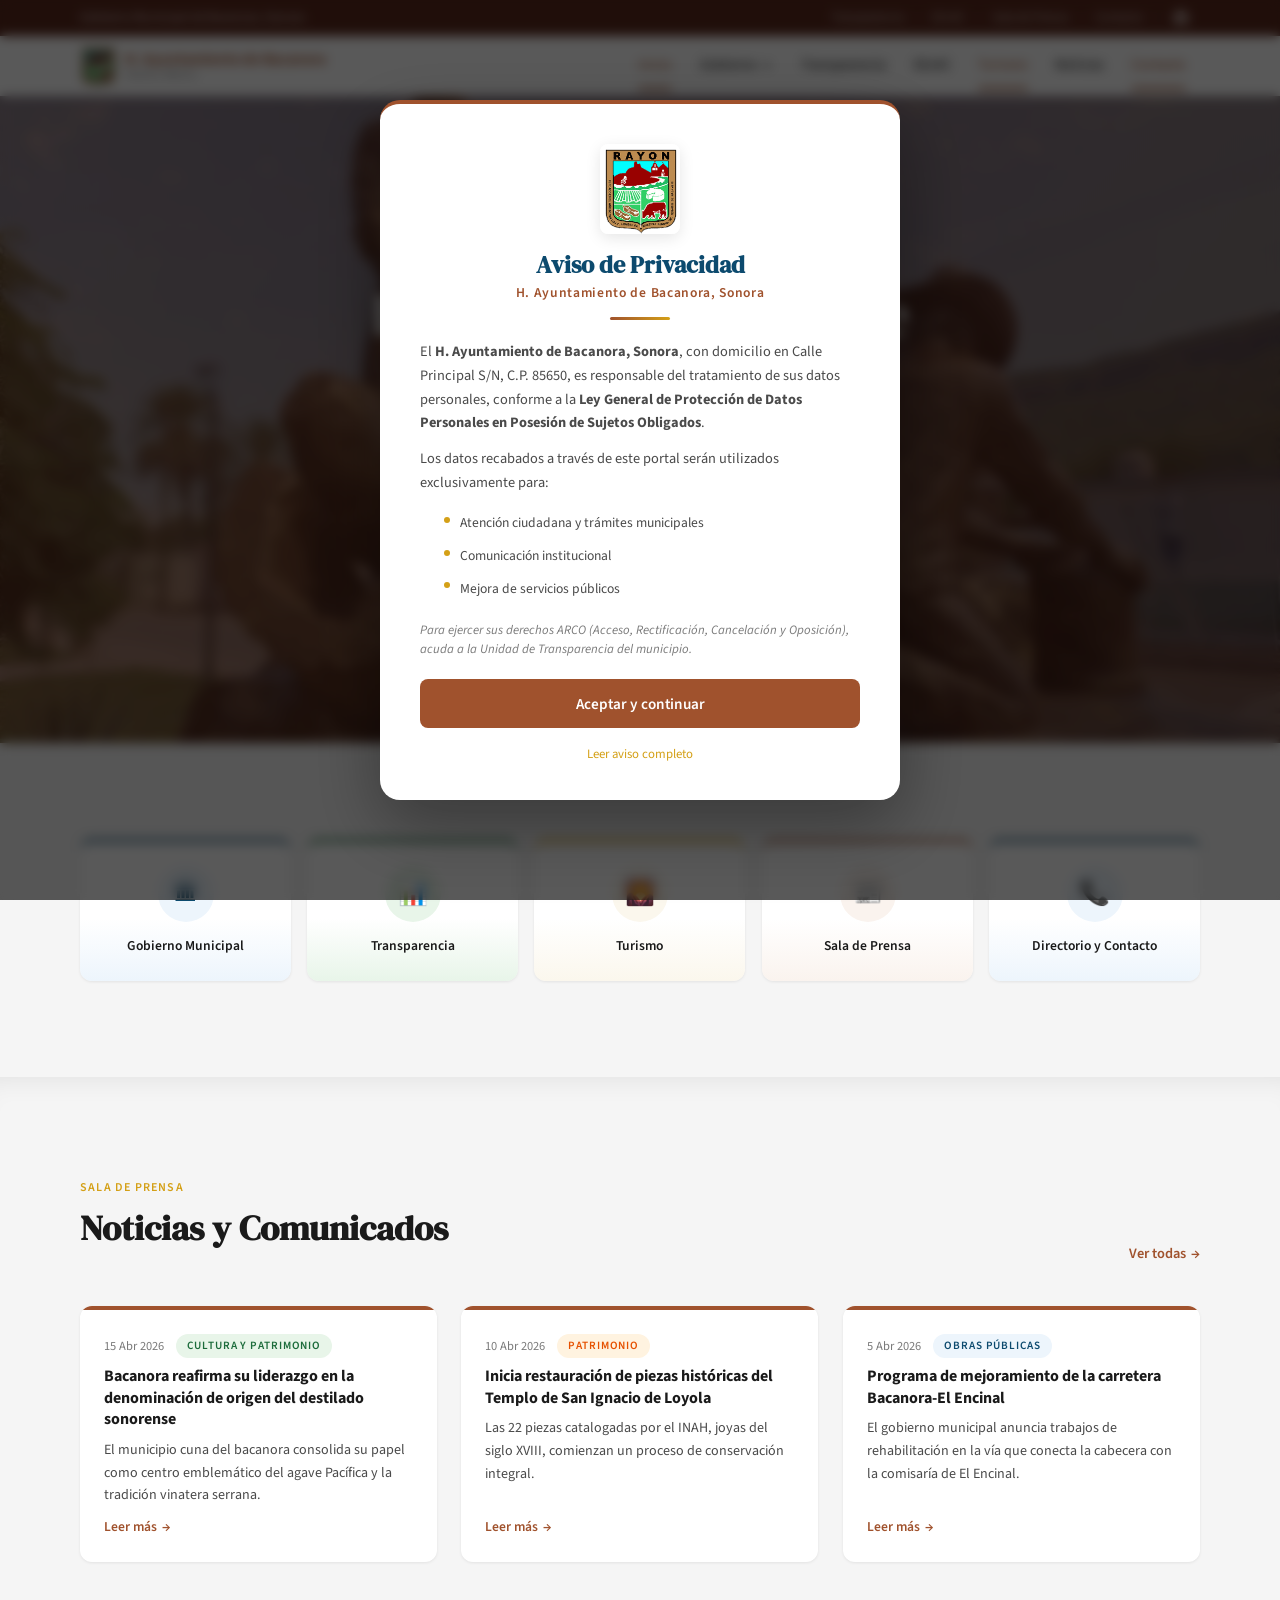
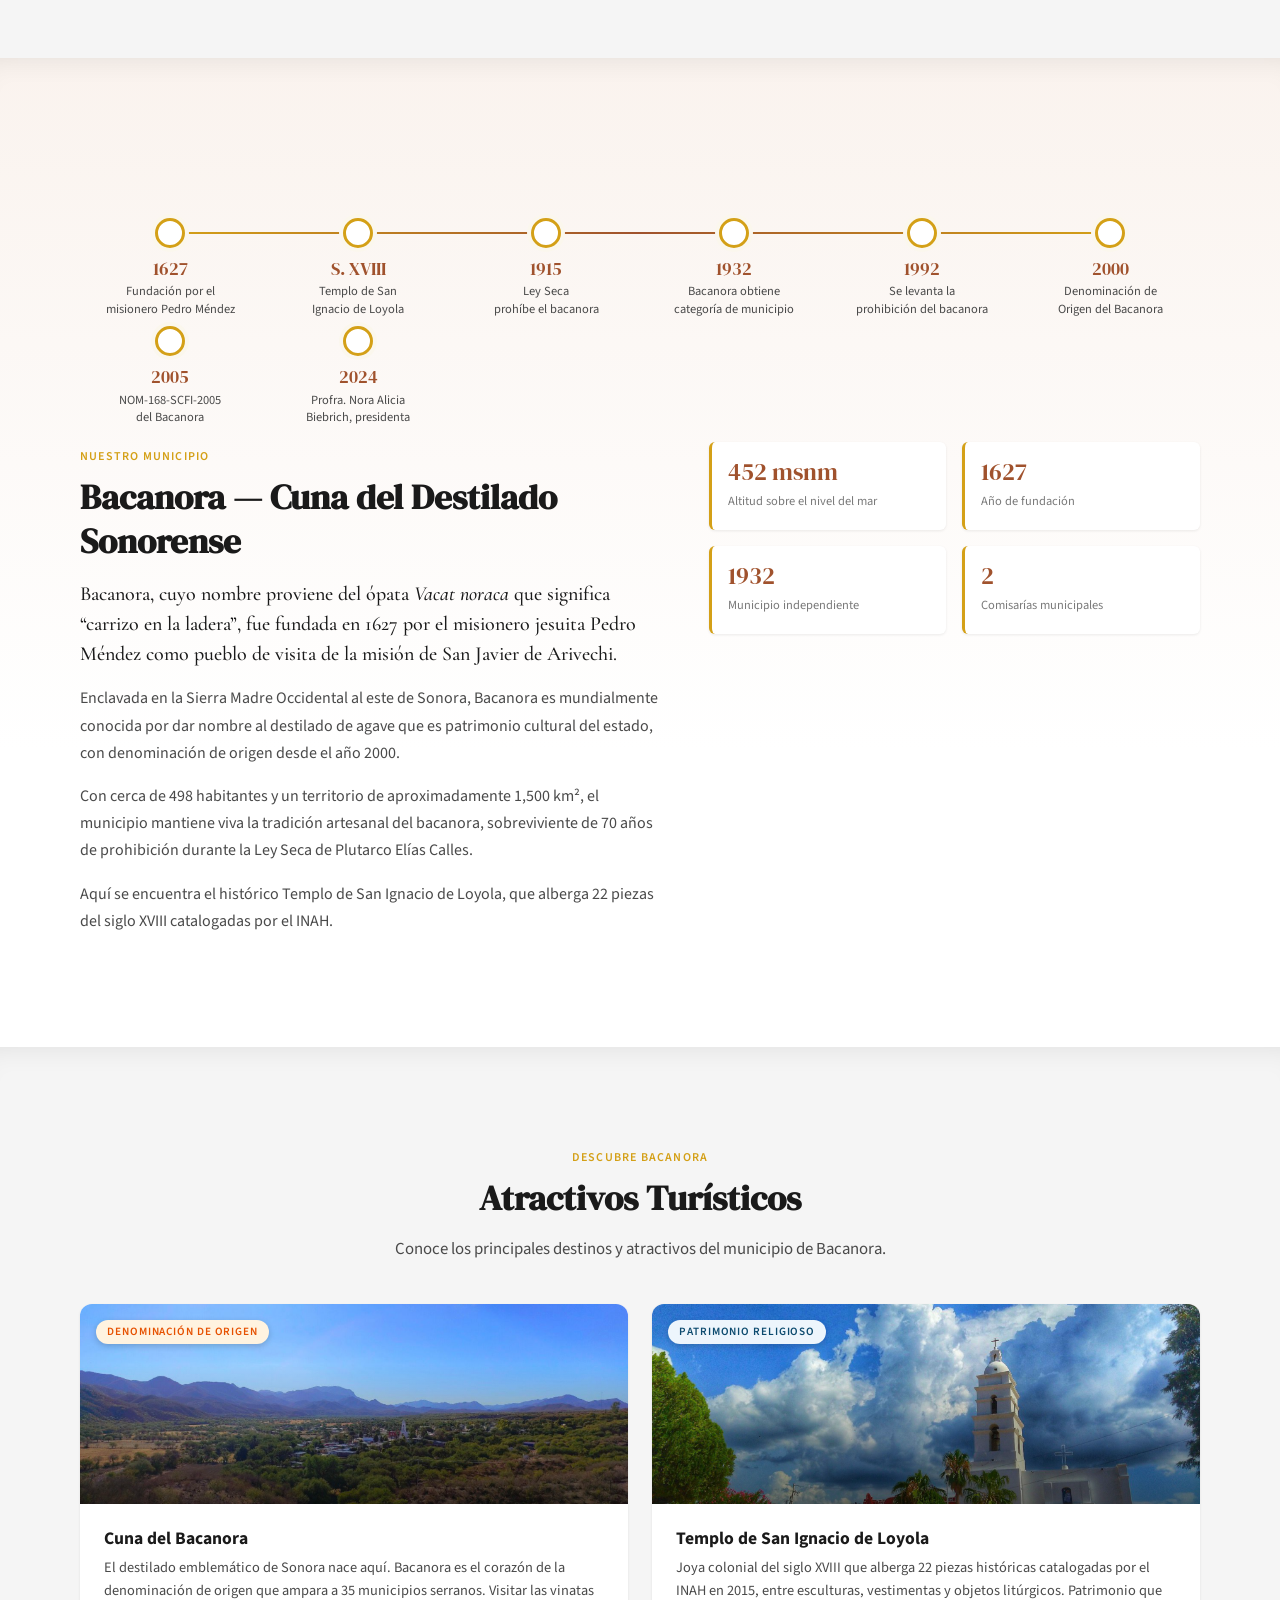
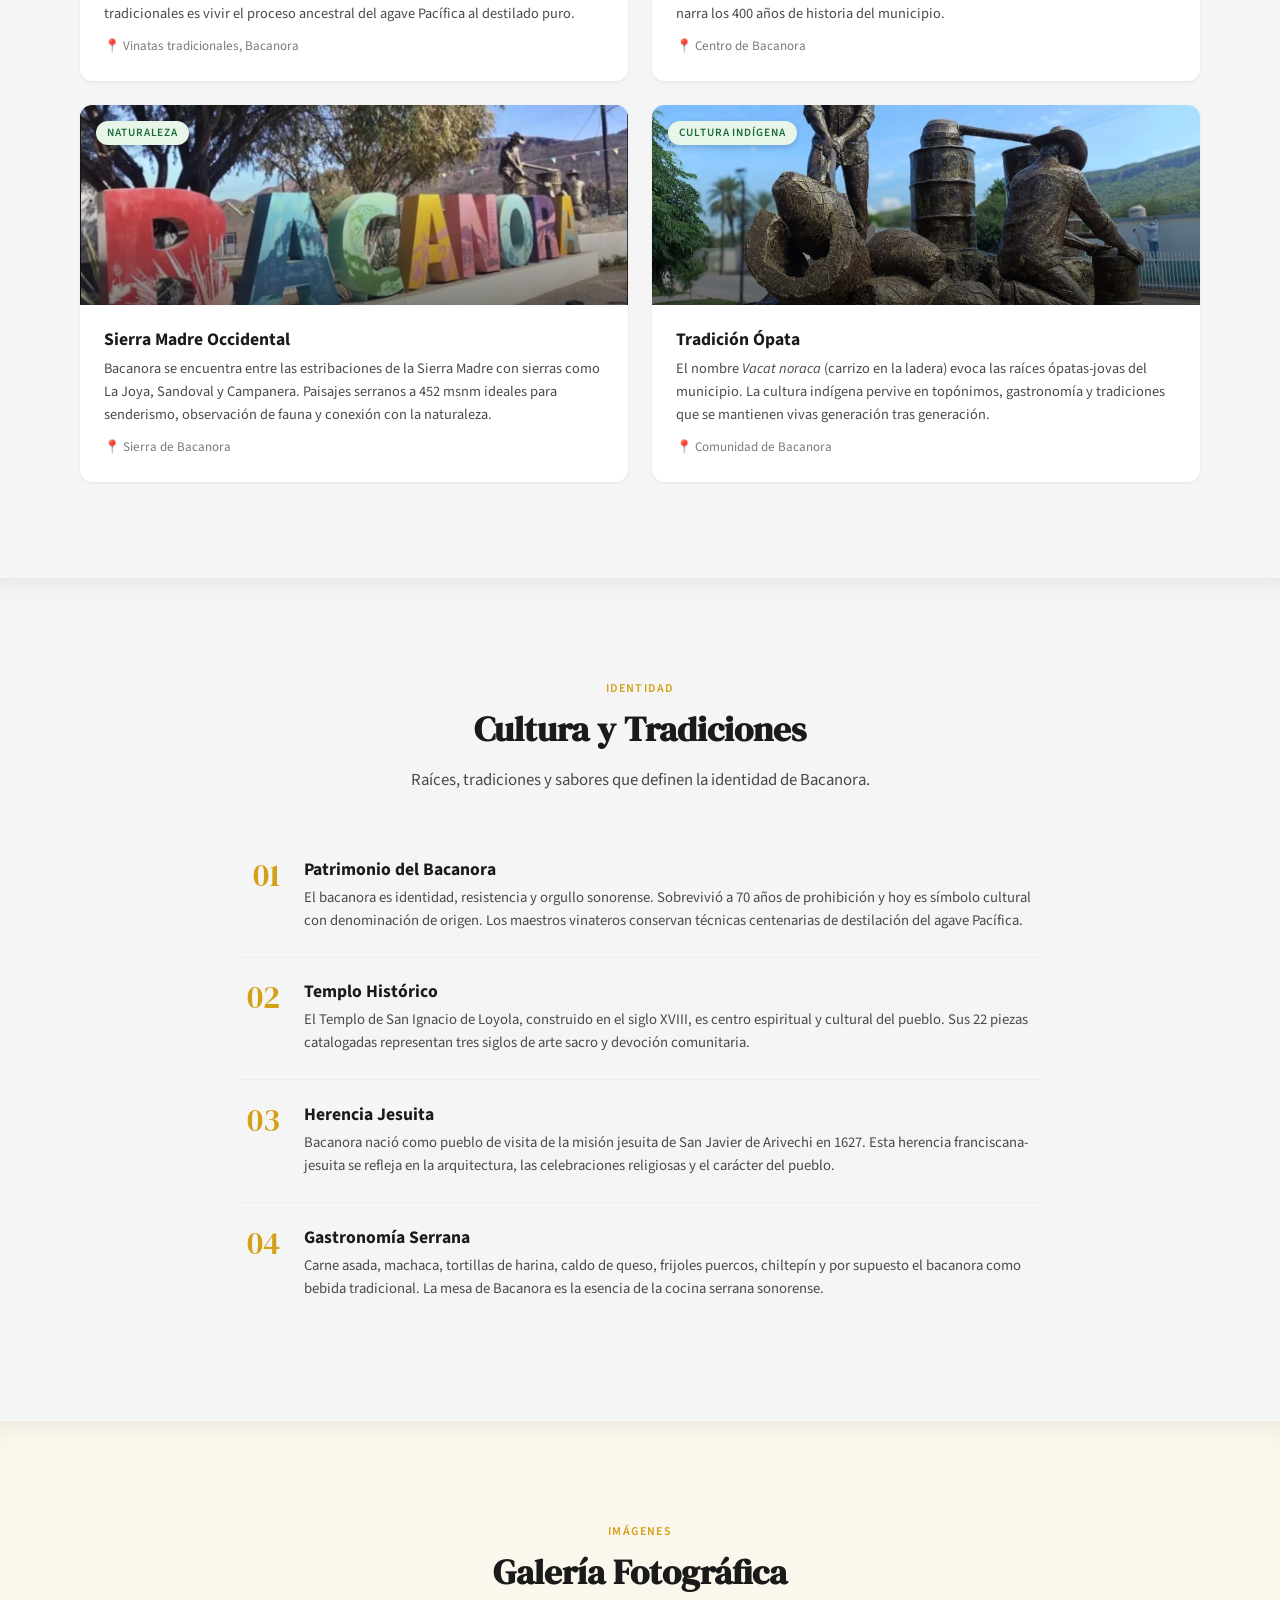
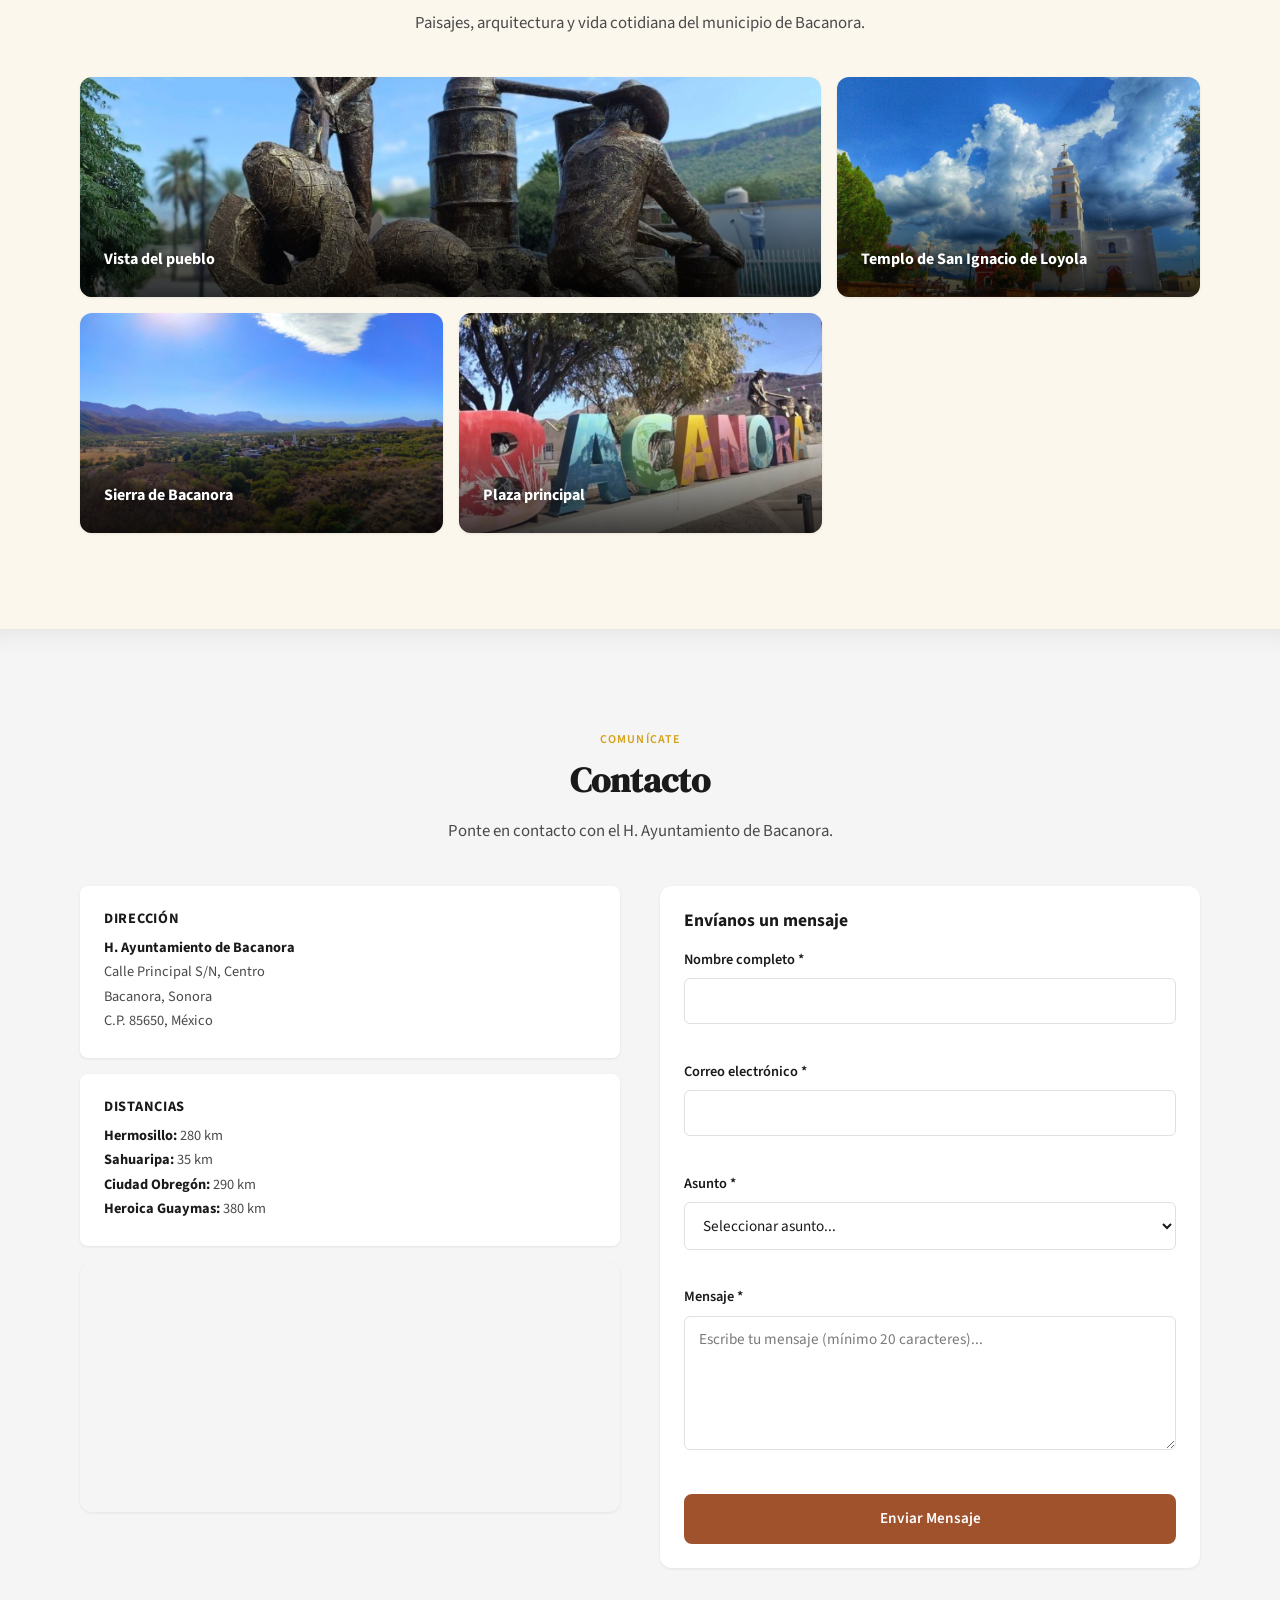
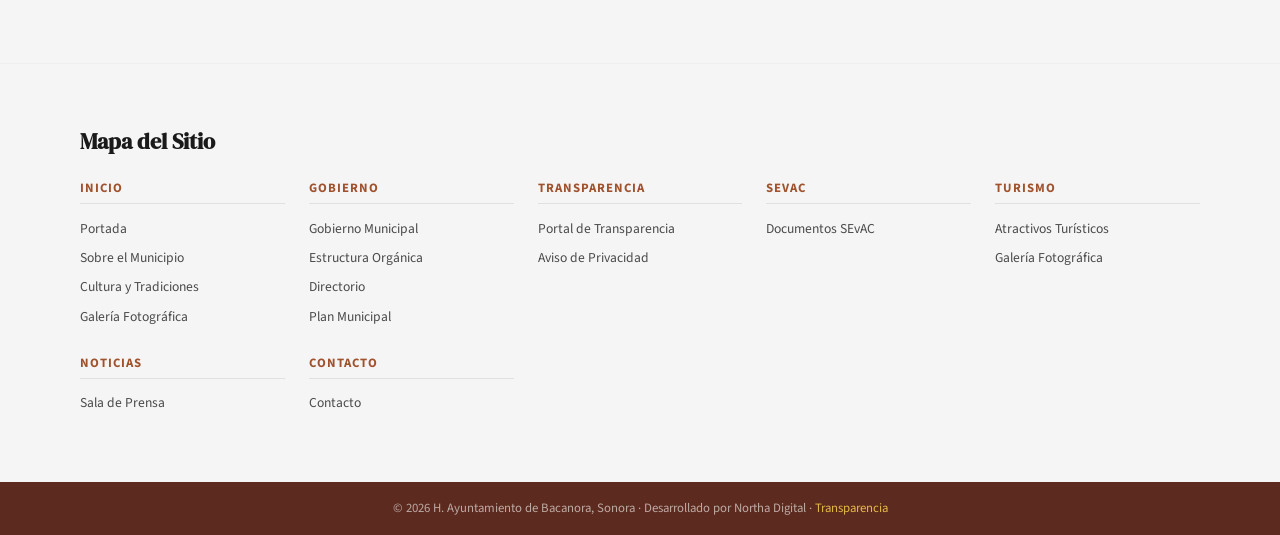
==== index.html @ 6764751a "portal completo Bacanora - demo para presentación" ====
<!DOCTYPE html>
<html lang="es">
<head>
  <meta charset="UTF-8">
  <meta name="viewport" content="width=device-width, initial-scale=1.0">
  <meta name="theme-color" content="#A0522D">
  <meta name="apple-mobile-web-app-status-bar-style" content="#A0522D">
  <meta name="msapplication-navbutton-color" content="#A0522D">
  <meta name="color-scheme" content="only light">
  <meta name="supported-color-schemes" content="light only">
  <style>
    :root { color-scheme: only light !important; }
    html, body { background-color: #F5F5F5 !important; }
  </style>
  <title>H. Ayuntamiento de Bacanora | Portal Oficial del Gobierno Municipal</title>
  <meta name="description" content="Portal oficial del H. Ayuntamiento de Bacanora, Sonora. Cuna del destilado bacanora con denominación de origen, servicios digitales, transparencia, turismo y noticias.">
  <meta name="keywords" content="Bacanora, Sonora, gobierno municipal, ayuntamiento, denominación de origen, agave, sierra madre, ópata">
  <meta property="og:title" content="H. Ayuntamiento de Bacanora | Portal Oficial del Gobierno Municipal">
  <meta property="og:description" content="Portal oficial del H. Ayuntamiento de Bacanora, Sonora. Cuna del destilado sonorense con denominación de origen.">
  <meta property="og:type" content="website">
  <meta property="og:locale" content="es_MX">
  <link rel="icon" href="data:image/svg+xml,<svg xmlns='http://www.w3.org/2000/svg' viewBox='0 0 100 100'><text y='.9em' font-size='90'>🏛️</text></svg>">
  <link rel="preconnect" href="https://fonts.googleapis.com">
  <link rel="preconnect" href="https://fonts.gstatic.com" crossorigin>
  <link href="https://fonts.googleapis.com/css2?family=DM+Serif+Display:ital@0;1&family=Source+Sans+3:wght@300;400;500;600;700&family=Cormorant+Garamond:ital,wght@0,500;0,600;0,700;1,600&display=swap" rel="stylesheet">
  <link rel="stylesheet" href="css/globals.css">
  <link rel="stylesheet" href="css/nav-footer.css">
  <link rel="stylesheet" href="css/home.css">
  <script src="js/main.js" defer></script>
</head>
<body>

  <!-- Skip link -->
  <a href="#main-content" class="skip-link">Ir al contenido principal</a>

  <!-- === TOPBAR === -->
  <div class="topbar">
    <div class="container">
      <span class="topbar__left">Gobierno Municipal de Bacanora, Sonora</span>
      <nav class="topbar__right" aria-label="Enlaces rápidos">
        <a href="transparencia.html" class="topbar__link">Transparencia</a>
        <span class="topbar__sep">|</span>
        <a href="sevac.html" class="topbar__link">SEvAC</a>
        <span class="topbar__sep">|</span>
        <a href="noticias.html" class="topbar__link">Sala de Prensa</a>
        <span class="topbar__sep">|</span>
        <a href="#contacto" class="topbar__link">Contacto</a>
        <span class="topbar__sep">|</span>
        <a href="https://www.facebook.com/" target="_blank" class="topbar__link topbar__facebook" aria-label="Facebook">
          <svg width="16" height="16" viewBox="0 0 24 24" fill="currentColor"><path d="M24 12.073c0-6.627-5.373-12-12-12s-12 5.373-12 12c0 5.99 4.388 10.954 10.125 11.854v-8.385H7.078v-3.47h3.047V9.43c0-3.007 1.792-4.669 4.533-4.669 1.312 0 2.686.235 2.686.235v2.953H15.83c-1.491 0-1.956.925-1.956 1.874v2.25h3.328l-.532 3.47h-2.796v8.385C19.612 23.027 24 18.062 24 12.073z"/></svg>
        </a>
      </nav>
    </div>
  </div>

  <!-- === NAVBAR === -->
  <nav class="navbar" role="navigation" aria-label="Navegación principal">
    <div class="container">
      <a href="index.html" class="navbar__brand">
        <img src="assets/images/escudo-bacanora.png" alt="Escudo de Bacanora" class="nav__escudo">
        <span class="navbar__brand-text">H. Ayuntamiento de Bacanora<small>Sonora, México</small></span>
      </a>

      <ul class="navbar__menu">
        <li><a href="index.html" class="navbar__link">Inicio</a></li>
        <li class="navbar__dropdown">
          <a href="gobierno.html" class="navbar__link navbar__dropdown-toggle">
            Gobierno
            <svg viewBox="0 0 12 12" aria-hidden="true"><path d="M2 4l4 4 4-4"/></svg>
          </a>
          <div class="navbar__dropdown-menu">
            <a href="gobierno.html#estructura" class="navbar__dropdown-item">Estructura Orgánica</a>
            <a href="gobierno.html#directorio" class="navbar__dropdown-item">Directorio</a>
            <a href="gobierno.html#plan" class="navbar__dropdown-item">Plan Municipal</a>
          </div>
        </li>
        <li><a href="transparencia.html" class="navbar__link">Transparencia</a></li>
        <li><a href="sevac.html" class="navbar__link">SEvAC</a></li>
        <li><a href="#turismo" class="navbar__link">Turismo</a></li>
        <li><a href="noticias.html" class="navbar__link">Noticias</a></li>
        <li><a href="#contacto" class="navbar__link">Contacto</a></li>
      </ul>

      <button class="navbar__hamburger" aria-label="Abrir menú de navegación" aria-expanded="false" aria-controls="mobile-menu">
        <span class="navbar__hamburger-line"></span>
        <span class="navbar__hamburger-line"></span>
        <span class="navbar__hamburger-line"></span>
      </button>
    </div>
  </nav>
  <div class="navbar-spacer"></div>

  <!-- === MENÚ MÓVIL === -->
  <div class="mobile-menu" id="mobile-menu">
    <div class="mobile-menu__overlay"></div>
    <div class="mobile-menu__panel">
      <div class="mobile-menu__header">
        <span class="mobile-menu__brand">Menú</span>
        <button class="mobile-menu__close" aria-label="Cerrar menú">&times;</button>
      </div>
      <nav class="mobile-menu__nav" aria-label="Navegación móvil">
        <a href="index.html" class="mobile-menu__link">Inicio</a>
        <button class="mobile-menu__link mobile-menu__submenu-toggle" aria-expanded="false">
          Gobierno
          <svg viewBox="0 0 12 12" aria-hidden="true"><path d="M2 4l4 4 4-4" fill="none" stroke="currentColor" stroke-width="2"/></svg>
        </button>
        <div class="mobile-menu__submenu">
          <a href="gobierno.html#estructura" class="mobile-menu__submenu-link">Estructura Orgánica</a>
          <a href="gobierno.html#directorio" class="mobile-menu__submenu-link">Directorio</a>
          <a href="gobierno.html#plan" class="mobile-menu__submenu-link">Plan Municipal</a>
        </div>
        <a href="transparencia.html" class="mobile-menu__link">Transparencia</a>
        <a href="sevac.html" class="mobile-menu__link">SEvAC</a>
        <a href="#turismo" class="mobile-menu__link">Turismo</a>
        <a href="noticias.html" class="mobile-menu__link">Noticias</a>
        <a href="#contacto" class="mobile-menu__link">Contacto</a>
      </nav>
    </div>
  </div>

  <!-- === CONTENIDO PRINCIPAL === -->
  <main id="main-content">

    <!-- === SECCIÓN B: HERO INSTITUCIONAL === -->
    <section class="hero">
      <div class="hero__content">
        <img src="assets/images/escudo-bacanora.png" alt="Escudo de Bacanora" class="hero__escudo">
        <h1 class="hero__title">H. Ayuntamiento de Bacanora</h1>
        <p class="hero__subtitle">Administración 2024–2027 · Sonora, México</p>
        <div class="hero__cta">
          <a href="https://bacanora.transparenciasonora.org" target="_blank" rel="noopener noreferrer" class="btn btn--outline-white btn--lg">Portal de Transparencia</a>
        </div>
        <div class="hero__stats">
          <div class="hero__stat">
            <span class="hero__stat-number">1627</span>
            <span class="hero__stat-label">Año de fundación</span>
          </div>
          <div class="hero__stat">
            <span class="hero__stat-number">1,500 km&sup2;</span>
            <span class="hero__stat-label">Superficie territorial</span>
          </div>
          <div class="hero__stat">
            <span class="hero__stat-number">498</span>
            <span class="hero__stat-label">Habitantes</span>
          </div>
        </div>
      </div>
    </section>

    <!-- === SECCIÓN C: ACCESOS DIRECTOS A SERVICIOS === -->
    <section class="section section--gob-bg">
      <div class="container">
        <div class="servicios-grid">
          <a href="gobierno.html" class="servicio-card servicio-card--blue" data-reveal>
            <div class="servicio-card__icon" aria-hidden="true">&#x1F3DB;</div>
            <span class="servicio-card__title">Gobierno Municipal</span>
          </a>
          <a href="transparencia.html" class="servicio-card servicio-card--green" data-reveal>
            <div class="servicio-card__icon" aria-hidden="true">&#x1F4CA;</div>
            <span class="servicio-card__title">Transparencia</span>
          </a>
          <a href="#turismo" class="servicio-card servicio-card--gold" data-reveal>
            <div class="servicio-card__icon" aria-hidden="true">&#x1F304;</div>
            <span class="servicio-card__title">Turismo</span>
          </a>
          <a href="noticias.html" class="servicio-card servicio-card--primary" data-reveal>
            <div class="servicio-card__icon" aria-hidden="true">&#x1F4F0;</div>
            <span class="servicio-card__title">Sala de Prensa</span>
          </a>
          <a href="#contacto" class="servicio-card servicio-card--blue" data-reveal>
            <div class="servicio-card__icon" aria-hidden="true">&#x1F4DE;</div>
            <span class="servicio-card__title">Directorio y Contacto</span>
          </a>
        </div>
      </div>
    </section>

    <!-- === SECCIÓN D: NOTICIAS Y COMUNICADOS === -->
    <section class="section">
      <div class="container">
        <div class="noticias-home__header">
          <div>
            <span class="section__tag">Sala de Prensa</span>
            <h2 class="section__title">Noticias y Comunicados</h2>
          </div>
          <a href="noticias.html" class="noticias-home__link">Ver todas <span aria-hidden="true">&rarr;</span></a>
        </div>

        <div class="noticias-home__grid">
          <!-- Noticia 1 -->
          <article class="noticia-home-card" data-reveal>
            <div class="noticia-home-card__bar"></div>
            <div class="noticia-home-card__body">
              <div class="noticia-home-card__meta">
                <span class="noticia-home-card__date">15 Abr 2026</span>
                <span class="badge badge--online">Cultura y Patrimonio</span>
              </div>
              <h3 class="noticia-home-card__title">Bacanora reafirma su liderazgo en la denominación de origen del destilado sonorense</h3>
              <p class="noticia-home-card__excerpt">
                El municipio cuna del bacanora consolida su papel como centro emblemático del agave Pacífica y la tradición vinatera serrana.
              </p>
              <a href="noticias.html" class="noticia-home-card__link">Leer más <span aria-hidden="true">&rarr;</span></a>
            </div>
          </article>

          <!-- Noticia 2 -->
          <article class="noticia-home-card" data-reveal>
            <div class="noticia-home-card__bar"></div>
            <div class="noticia-home-card__body">
              <div class="noticia-home-card__meta">
                <span class="noticia-home-card__date">10 Abr 2026</span>
                <span class="badge badge--hybrid">Patrimonio</span>
              </div>
              <h3 class="noticia-home-card__title">Inicia restauración de piezas históricas del Templo de San Ignacio de Loyola</h3>
              <p class="noticia-home-card__excerpt">
                Las 22 piezas catalogadas por el INAH, joyas del siglo XVIII, comienzan un proceso de conservación integral.
              </p>
              <a href="noticias.html" class="noticia-home-card__link">Leer más <span aria-hidden="true">&rarr;</span></a>
            </div>
          </article>

          <!-- Noticia 3 -->
          <article class="noticia-home-card" data-reveal>
            <div class="noticia-home-card__bar"></div>
            <div class="noticia-home-card__body">
              <div class="noticia-home-card__meta">
                <span class="noticia-home-card__date">5 Abr 2026</span>
                <span class="badge badge--presencial">Obras Públicas</span>
              </div>
              <h3 class="noticia-home-card__title">Programa de mejoramiento de la carretera Bacanora-El Encinal</h3>
              <p class="noticia-home-card__excerpt">
                El gobierno municipal anuncia trabajos de rehabilitación en la vía que conecta la cabecera con la comisaría de El Encinal.
              </p>
              <a href="noticias.html" class="noticia-home-card__link">Leer más <span aria-hidden="true">&rarr;</span></a>
            </div>
          </article>
        </div>
      </div>
    </section>

    <!-- === SECCIÓN E: SOBRE EL MUNICIPIO === -->
    <section class="section section--municipio-bg" id="municipio">
      <div class="container">

        <!-- Timeline de hitos históricos -->
        <div class="timeline" data-reveal>
          <div class="timeline__track">
            <div class="timeline__item">
              <span class="timeline__dot" aria-hidden="true"></span>
              <span class="timeline__year">1627</span>
              <span class="timeline__event">Fundación por el<br>misionero Pedro Méndez</span>
            </div>
            <div class="timeline__item">
              <span class="timeline__dot" aria-hidden="true"></span>
              <span class="timeline__year">S. XVIII</span>
              <span class="timeline__event">Templo de San<br>Ignacio de Loyola</span>
            </div>
            <div class="timeline__item">
              <span class="timeline__dot" aria-hidden="true"></span>
              <span class="timeline__year">1915</span>
              <span class="timeline__event">Ley Seca<br>prohíbe el bacanora</span>
            </div>
            <div class="timeline__item">
              <span class="timeline__dot" aria-hidden="true"></span>
              <span class="timeline__year">1932</span>
              <span class="timeline__event">Bacanora obtiene<br>categoría de municipio</span>
            </div>
            <div class="timeline__item">
              <span class="timeline__dot" aria-hidden="true"></span>
              <span class="timeline__year">1992</span>
              <span class="timeline__event">Se levanta la<br>prohibición del bacanora</span>
            </div>
            <div class="timeline__item">
              <span class="timeline__dot" aria-hidden="true"></span>
              <span class="timeline__year">2000</span>
              <span class="timeline__event">Denominación de<br>Origen del Bacanora</span>
            </div>
            <div class="timeline__item">
              <span class="timeline__dot" aria-hidden="true"></span>
              <span class="timeline__year">2005</span>
              <span class="timeline__event">NOM-168-SCFI-2005<br>del Bacanora</span>
            </div>
            <div class="timeline__item">
              <span class="timeline__dot" aria-hidden="true"></span>
              <span class="timeline__year">2024</span>
              <span class="timeline__event">Profra. Nora Alicia<br>Biebrich, presidenta</span>
            </div>
          </div>
        </div>

        <div class="municipio__grid">
          <!-- Izquierda: contenido editorial -->
          <div data-reveal="left">
            <span class="section__tag">Nuestro Municipio</span>
            <h2 class="section__title">Bacanora &mdash; Cuna del Destilado Sonorense</h2>
            <p class="municipio__lead">
              Bacanora, cuyo nombre proviene del ópata <em>Vacat noraca</em> que significa &ldquo;carrizo en la ladera&rdquo;,
              fue fundada en 1627 por el misionero jesuita Pedro Méndez como pueblo de visita de la misión de San Javier de Arivechi.
            </p>
            <div class="municipio__text">
              <p>
                Enclavada en la Sierra Madre Occidental al este de Sonora, Bacanora es mundialmente conocida por dar nombre
                al destilado de agave que es patrimonio cultural del estado, con denominación de origen desde el año 2000.
              </p>
              <p>
                Con cerca de 498 habitantes y un territorio de aproximadamente 1,500 km&sup2;, el municipio mantiene viva la
                tradición artesanal del bacanora, sobreviviente de 70 años de prohibición durante la Ley Seca de
                Plutarco Elías Calles.
              </p>
              <p>
                Aquí se encuentra el histórico Templo de San Ignacio de Loyola, que alberga 22 piezas del siglo XVIII
                catalogadas por el INAH.
              </p>
            </div>
          </div>

          <!-- Derecha: datos -->
          <div class="municipio__datos" data-reveal="right">
            <div class="municipio__dato">
              <span class="municipio__dato-number">452 msnm</span>
              <span class="municipio__dato-label">Altitud sobre el nivel del mar</span>
            </div>
            <div class="municipio__dato">
              <span class="municipio__dato-number">1627</span>
              <span class="municipio__dato-label">Año de fundación</span>
            </div>
            <div class="municipio__dato">
              <span class="municipio__dato-number">1932</span>
              <span class="municipio__dato-label">Municipio independiente</span>
            </div>
            <div class="municipio__dato">
              <span class="municipio__dato-number">2</span>
              <span class="municipio__dato-label">Comisarías municipales</span>
            </div>
          </div>
        </div>
      </div>
    </section>

    <!-- === SECCIÓN F: TURISMO === -->
    <section class="section" id="turismo" style="background-color: var(--gob-bg);">
      <div class="container">
        <div class="section__header section__header--center" data-reveal="fade">
          <span class="section__tag">Descubre Bacanora</span>
          <h2 class="section__title">Atractivos Turísticos</h2>
          <p class="section__subtitle">Conoce los principales destinos y atractivos del municipio de Bacanora.</p>
        </div>

        <div class="turismo-grid">
          <!-- Cuna del Bacanora -->
          <article class="turismo-card" data-reveal>
            <div class="turismo-card__image turismo-card__image--1">
              <span class="turismo-card__badge badge badge--hybrid">Denominación de Origen</span>
            </div>
            <div class="turismo-card__body">
              <h3 class="turismo-card__title">Cuna del Bacanora</h3>
              <p class="turismo-card__desc">
                El destilado emblemático de Sonora nace aquí. Bacanora es el corazón de la denominación de origen que
                ampara a 35 municipios serranos. Visitar las vinatas tradicionales es vivir el proceso ancestral del
                agave Pacífica al destilado puro.
              </p>
              <span class="turismo-card__location">&#x1F4CD; Vinatas tradicionales, Bacanora</span>
            </div>
          </article>

          <!-- Templo de San Ignacio -->
          <article class="turismo-card" data-reveal>
            <div class="turismo-card__image turismo-card__image--2">
              <span class="turismo-card__badge badge badge--presencial">Patrimonio Religioso</span>
            </div>
            <div class="turismo-card__body">
              <h3 class="turismo-card__title">Templo de San Ignacio de Loyola</h3>
              <p class="turismo-card__desc">
                Joya colonial del siglo XVIII que alberga 22 piezas históricas catalogadas por el INAH en 2015,
                entre esculturas, vestimentas y objetos litúrgicos. Patrimonio que narra los 400 años de historia
                del municipio.
              </p>
              <span class="turismo-card__location">&#x1F4CD; Centro de Bacanora</span>
            </div>
          </article>

          <!-- Sierra Madre Occidental -->
          <article class="turismo-card" data-reveal>
            <div class="turismo-card__image turismo-card__image--3">
              <span class="turismo-card__badge badge badge--online">Naturaleza</span>
            </div>
            <div class="turismo-card__body">
              <h3 class="turismo-card__title">Sierra Madre Occidental</h3>
              <p class="turismo-card__desc">
                Bacanora se encuentra entre las estribaciones de la Sierra Madre con sierras como La Joya, Sandoval
                y Campanera. Paisajes serranos a 452 msnm ideales para senderismo, observación de fauna y conexión
                con la naturaleza.
              </p>
              <span class="turismo-card__location">&#x1F4CD; Sierra de Bacanora</span>
            </div>
          </article>

          <!-- Tradición Ópata -->
          <article class="turismo-card" data-reveal>
            <div class="turismo-card__image turismo-card__image--4">
              <span class="turismo-card__badge badge badge--online">Cultura Indígena</span>
            </div>
            <div class="turismo-card__body">
              <h3 class="turismo-card__title">Tradición Ópata</h3>
              <p class="turismo-card__desc">
                El nombre <em>Vacat noraca</em> (carrizo en la ladera) evoca las raíces ópatas-jovas del municipio.
                La cultura indígena pervive en topónimos, gastronomía y tradiciones que se mantienen vivas generación
                tras generación.
              </p>
              <span class="turismo-card__location">&#x1F4CD; Comunidad de Bacanora</span>
            </div>
          </article>
        </div>
      </div>
    </section>

    <!-- === SECCIÓN G: CULTURA === -->
    <section class="section" id="cultura">
      <div class="container">
        <div class="section__header section__header--center" data-reveal="fade">
          <span class="section__tag">Identidad</span>
          <h2 class="section__title">Cultura y Tradiciones</h2>
          <p class="section__subtitle">Raíces, tradiciones y sabores que definen la identidad de Bacanora.</p>
        </div>

        <div class="cultura-list">
          <div class="cultura-item" data-reveal>
            <span class="cultura-item__number" aria-hidden="true">01</span>
            <div class="cultura-item__content">
              <h3 class="cultura-item__title">Patrimonio del Bacanora</h3>
              <p class="cultura-item__text">
                El bacanora es identidad, resistencia y orgullo sonorense. Sobrevivió a 70 años de prohibición y hoy es
                símbolo cultural con denominación de origen. Los maestros vinateros conservan técnicas centenarias de
                destilación del agave Pacífica.
              </p>
            </div>
          </div>

          <div class="cultura-item" data-reveal>
            <span class="cultura-item__number" aria-hidden="true">02</span>
            <div class="cultura-item__content">
              <h3 class="cultura-item__title">Templo Histórico</h3>
              <p class="cultura-item__text">
                El Templo de San Ignacio de Loyola, construido en el siglo XVIII, es centro espiritual y cultural del
                pueblo. Sus 22 piezas catalogadas representan tres siglos de arte sacro y devoción comunitaria.
              </p>
            </div>
          </div>

          <div class="cultura-item" data-reveal>
            <span class="cultura-item__number" aria-hidden="true">03</span>
            <div class="cultura-item__content">
              <h3 class="cultura-item__title">Herencia Jesuita</h3>
              <p class="cultura-item__text">
                Bacanora nació como pueblo de visita de la misión jesuita de San Javier de Arivechi en 1627. Esta
                herencia franciscana-jesuita se refleja en la arquitectura, las celebraciones religiosas y el carácter
                del pueblo.
              </p>
            </div>
          </div>

          <div class="cultura-item" data-reveal>
            <span class="cultura-item__number" aria-hidden="true">04</span>
            <div class="cultura-item__content">
              <h3 class="cultura-item__title">Gastronomía Serrana</h3>
              <p class="cultura-item__text">
                Carne asada, machaca, tortillas de harina, caldo de queso, frijoles puercos, chiltepín y por supuesto
                el bacanora como bebida tradicional. La mesa de Bacanora es la esencia de la cocina serrana sonorense.
              </p>
            </div>
          </div>
        </div>
      </div>
    </section>

    <!-- === SECCIÓN H: GALERÍA === -->
    <section class="section section--gold-bg" id="galeria">
      <div class="container">
        <div class="section__header section__header--center" data-reveal="fade">
          <span class="section__tag">Imágenes</span>
          <h2 class="section__title">Galería Fotográfica</h2>
          <p class="section__subtitle">Paisajes, arquitectura y vida cotidiana del municipio de Bacanora.</p>
        </div>

        <div class="galeria-grid">
          <button type="button" class="galeria-item galeria-item--wide galeria-item--1" data-reveal data-lightbox-src="assets/images/hero-bacanora.jpg" data-lightbox-caption="Vista del pueblo">
            <span class="galeria-item__title">Vista del pueblo</span>
          </button>
          <button type="button" class="galeria-item galeria-item--2" data-reveal data-lightbox-src="assets/images/cultura-bacanora.jpg" data-lightbox-caption="Templo de San Ignacio de Loyola">
            <span class="galeria-item__title">Templo de San Ignacio de Loyola</span>
          </button>
          <button type="button" class="galeria-item galeria-item--3" data-reveal data-lightbox-src="assets/images/turismo-bacanora.jpg" data-lightbox-caption="Sierra de Bacanora">
            <span class="galeria-item__title">Sierra de Bacanora</span>
          </button>
          <button type="button" class="galeria-item galeria-item--4" data-reveal data-lightbox-src="assets/images/galeria-bacanora.jpg" data-lightbox-caption="Plaza principal">
            <span class="galeria-item__title">Plaza principal</span>
          </button>
        </div>
      </div>
    </section>

    <!-- === SECCIÓN I: CONTACTO === -->
    <section class="section section--gob-bg" id="contacto">
      <div class="container">
        <div class="section__header section__header--center" data-reveal="fade">
          <span class="section__tag">Comunícate</span>
          <h2 class="section__title">Contacto</h2>
          <p class="section__subtitle">Ponte en contacto con el H. Ayuntamiento de Bacanora.</p>
        </div>

        <div class="contacto-grid">
          <!-- Izquierda: información y mapa -->
          <div class="contacto-info" data-reveal="left">
            <div class="contacto-card">
              <h3 class="contacto-card__title">Dirección</h3>
              <p class="contacto-card__text">
                <strong>H. Ayuntamiento de Bacanora</strong><br>
                Calle Principal S/N, Centro<br>
                Bacanora, Sonora<br>
                C.P. 85650, México
              </p>
            </div>

            <div class="contacto-card">
              <h3 class="contacto-card__title">Distancias</h3>
              <p class="contacto-card__text">
                <strong>Hermosillo:</strong> 280 km<br>
                <strong>Sahuaripa:</strong> 35 km<br>
                <strong>Ciudad Obregón:</strong> 290 km<br>
                <strong>Heroica Guaymas:</strong> 380 km
              </p>
            </div>

            <div class="contacto-map">
              <iframe
                src="https://www.google.com/maps/embed?pb=!1m18!1m12!1m3!1d14000!2d-109.3984!3d28.9789!2m3!1f0!2f0!3f0!3m2!1i1024!2i768!4f13.1!3m3!1m2!1s0x86ce3c7e6f5b3d4b%3A0x1!2sBacanora%2C+Sonora!5e0!3m2!1ses!2smx!4v1"
                width="100%"
                height="250"
                style="border:0;"
                allowfullscreen=""
                loading="lazy"
                referrerpolicy="no-referrer-when-downgrade"
                title="Ubicación de Bacanora, Sonora en Google Maps">
              </iframe>
            </div>
          </div>

          <!-- Derecha: formulario -->
          <div data-reveal="right">
            <div class="contacto-form">
              <h3 class="contacto-form__title">Envíanos un mensaje</h3>

              <form id="contact-form" action="https://api.web3forms.com/submit" method="POST" novalidate>
                <input type="hidden" name="access_key" value="9ee5082d-184c-433f-9faf-ff601b9a945b">
                <input type="hidden" name="subject" value="Nuevo mensaje del Portal de Bacanora">
                <input type="hidden" name="from_name" value="Portal de Bacanora">
                <div class="form-group">
                  <label for="contact-nombre" class="form-label">Nombre completo *</label>
                  <input type="text" id="contact-nombre" name="nombre" class="form-input" required autocomplete="name">
                  <span class="form-error" aria-live="polite"></span>
                </div>

                <div class="form-group">
                  <label for="contact-email" class="form-label">Correo electrónico *</label>
                  <input type="email" id="contact-email" name="email" class="form-input" required autocomplete="email">
                  <span class="form-error" aria-live="polite"></span>
                </div>

                <div class="form-group">
                  <label for="contact-asunto" class="form-label">Asunto *</label>
                  <select id="contact-asunto" name="asunto" class="form-select" required>
                    <option value="">Seleccionar asunto...</option>
                    <option value="informacion">Información general</option>
                    <option value="turismo">Turismo</option>
                    <option value="quejas">Quejas y sugerencias</option>
                    <option value="otro">Otro</option>
                  </select>
                  <span class="form-error" aria-live="polite"></span>
                </div>

                <div class="form-group">
                  <label for="contact-mensaje" class="form-label">Mensaje *</label>
                  <textarea id="contact-mensaje" name="mensaje" class="form-textarea" required rows="5" minlength="20"
                    placeholder="Escribe tu mensaje (mínimo 20 caracteres)..."></textarea>
                  <span class="form-error" aria-live="polite"></span>
                </div>

                <button type="submit" class="btn btn--primary" style="width: 100%;">Enviar Mensaje</button>
              </form>

              <div class="contact-feedback" id="contact-feedback" role="status" aria-live="polite" hidden></div>
            </div>

            <!-- Éxito (oculto por defecto) -->
            <div class="contact-success" id="contact-success" hidden>
              <div class="contact-success__icon" aria-hidden="true">&#x2705;</div>
              <h3 class="contact-success__title">¡Mensaje enviado!</h3>
              <p class="contact-success__text">
                Gracias por comunicarte con el H. Ayuntamiento de Bacanora.
                Tu mensaje ha sido recibido y será atendido a la brevedad.
              </p>
            </div>
          </div>
        </div>
      </div>
    </section>

  </main>

  <!-- === MAPA DEL SITIO === -->
  <section class="sitemap" id="mapa-sitio" aria-labelledby="sitemap-title">
    <div class="container">
      <h2 class="sitemap__title" id="sitemap-title">Mapa del Sitio</h2>
      <div class="sitemap__grid">
        <div class="sitemap__col">
          <h3 class="sitemap__col-title">Inicio</h3>
          <a href="index.html" class="sitemap__link">Portada</a>
          <a href="index.html#municipio" class="sitemap__link">Sobre el Municipio</a>
          <a href="index.html#cultura" class="sitemap__link">Cultura y Tradiciones</a>
          <a href="index.html#galeria" class="sitemap__link">Galería Fotográfica</a>
        </div>
        <div class="sitemap__col">
          <h3 class="sitemap__col-title">Gobierno</h3>
          <a href="gobierno.html" class="sitemap__link">Gobierno Municipal</a>
          <a href="gobierno.html#estructura" class="sitemap__link">Estructura Orgánica</a>
          <a href="gobierno.html#directorio" class="sitemap__link">Directorio</a>
          <a href="gobierno.html#plan" class="sitemap__link">Plan Municipal</a>
        </div>
        <div class="sitemap__col">
          <h3 class="sitemap__col-title">Transparencia</h3>
          <a href="transparencia.html" class="sitemap__link">Portal de Transparencia</a>
          <a href="transparencia.html#aviso-privacidad" class="sitemap__link">Aviso de Privacidad</a>
        </div>
        <div class="sitemap__col">
          <h3 class="sitemap__col-title">SEvAC</h3>
          <a href="sevac.html" class="sitemap__link">Documentos SEvAC</a>
        </div>
        <div class="sitemap__col">
          <h3 class="sitemap__col-title">Turismo</h3>
          <a href="index.html#turismo" class="sitemap__link">Atractivos Turísticos</a>
          <a href="index.html#galeria" class="sitemap__link">Galería Fotográfica</a>
        </div>
        <div class="sitemap__col">
          <h3 class="sitemap__col-title">Noticias</h3>
          <a href="noticias.html" class="sitemap__link">Sala de Prensa</a>
        </div>
        <div class="sitemap__col">
          <h3 class="sitemap__col-title">Contacto</h3>
          <a href="index.html#contacto" class="sitemap__link">Contacto</a>
        </div>
      </div>
    </div>
  </section>

  <!-- === FOOTER === -->
  <footer style="background:#5C2A1E; text-align:center; padding:1rem; font-size:0.8rem; color:rgba(255,255,255,0.6);">
    &copy; 2026 H. Ayuntamiento de Bacanora, Sonora &middot; Desarrollado por Northa Digital &middot;
    <a href="https://bacanora.transparenciasonora.org" target="_blank" rel="noopener noreferrer" style="color:#E5B947; text-decoration:none;">Transparencia</a>
  </footer>

  <!-- === AVISO DE PRIVACIDAD === -->
  <div id="privacyOverlay" class="privacy-overlay">
    <div class="privacy-popup">
      <img src="assets/images/escudo-bacanora.png" alt="Escudo de Bacanora" class="privacy-popup__escudo">
      <h3 class="privacy-popup__title">Aviso de Privacidad</h3>
      <h4 class="privacy-popup__subtitle">H. Ayuntamiento de Bacanora, Sonora</h4>
      <div class="privacy-popup__divider"></div>
      <p class="privacy-popup__text">
        El <strong>H. Ayuntamiento de Bacanora, Sonora</strong>, con domicilio en Calle Principal S/N,
        C.P. 85650, es responsable del tratamiento de sus datos personales, conforme a la
        <strong>Ley General de Protección de Datos Personales en Posesión de Sujetos Obligados</strong>.
      </p>
      <p class="privacy-popup__text">
        Los datos recabados a través de este portal serán utilizados exclusivamente para:
      </p>
      <ul class="privacy-popup__list">
        <li>Atención ciudadana y trámites municipales</li>
        <li>Comunicación institucional</li>
        <li>Mejora de servicios públicos</li>
      </ul>
      <p class="privacy-popup__arco">
        Para ejercer sus derechos ARCO (Acceso, Rectificación, Cancelación y Oposición),
        acuda a la Unidad de Transparencia del municipio.
      </p>
      <button id="acceptPrivacy" class="privacy-popup__btn">Aceptar y continuar</button>
      <a href="transparencia.html#aviso-privacidad" class="privacy-popup__link">Leer aviso completo</a>
    </div>
  </div>

</body>
</html>
---- css/globals.css ----
/* ============================================================
   GLOBALS.CSS — Sistema de Diseño del Portal de Bacanora
   H. Ayuntamiento de Bacanora, Sonora
   ============================================================ */

/* === FORZAR MODO CLARO (iOS / Android) === */
:root {
  color-scheme: only light !important;
}

html {
  -webkit-appearance: none;
  color-scheme: only light !important;
}

*, *::before, *::after {
  color-scheme: only light !important;
}

@media (prefers-color-scheme: dark) {
  :root {
    color-scheme: only light !important;
  }

  html, body {
    background-color: #F5F5F5 !important;
    color: #1A1A1A !important;
  }

  .section--light,
  .sobre,
  .gobierno-section,
  .cultura,
  [style*="background:var(--white)"],
  [style*="background:var(--gob-bg-white)"] {
    background-color: #FFFFFF !important;
    color: #1A1A1A !important;
  }

  .scope-card,
  .stat-item,
  .tramite-card,
  .news-card,
  .contacto-card,
  .accordion,
  .accordion__content,
  .org-card,
  .plan-card,
  table,
  td, th,
  .form-group input,
  .form-group select,
  .form-group textarea,
  .form-group label {
    background-color: inherit;
    color: inherit;
    -webkit-text-fill-color: inherit;
  }

  img, svg, video, iframe {
    filter: none !important;
  }
}

/* === VARIABLES GLOBALES === */
:root {
  /* --- Institucionales --- */
  --gob-primary: #A0522D;
  --gob-primary-light: #B8633D;
  --gob-primary-lighter: #C97550;
  --gob-primary-bg: #FAF3EE;
  --gob-primary-dark: #5C2A1E;

  /* --- Acento institucional --- */
  --gob-gold: #D4A017;
  --gob-gold-light: #E5B947;
  --gob-gold-bg: #FBF7ED;

  /* --- Secundarios --- */
  --gob-green: #1B6B3A;
  --gob-green-light: #28A745;
  --gob-green-bg: #E8F5E9;
  --gob-blue: #0C4A6E;
  --gob-blue-light: #1A6B99;
  --gob-blue-bg: #EDF5FC;

  /* --- Neutros --- */
  --gob-bg: #F5F5F5;
  --gob-bg-white: #FFFFFF;
  --gob-bg-alt: #FAFAFA;
  --gob-text: #1A1A1A;
  --gob-text-secondary: #4A4A4A;
  --gob-text-muted: #7A7A7A;
  --gob-border: #E0E0E0;
  --gob-border-light: #EEEEEE;
  --gob-divider: #D5D5D5;

  /* --- Estado --- */
  --gob-success: #1B6B3A;
  --gob-error: #C62828;
  --gob-warning: #E65100;
  --gob-info: #0C4A6E;

  /* --- Badges de modalidad --- */
  --badge-online: #1B6B3A;
  --badge-online-bg: #E8F5E9;
  --badge-hybrid: #E65100;
  --badge-hybrid-bg: #FFF3E0;
  --badge-presencial: #0C4A6E;
  --badge-presencial-bg: #EDF5FC;
  --badge-proximamente: #7A7A7A;
  --badge-proximamente-bg: #F5F5F5;

  /* --- Tipografía --- */
  --font-display: 'DM Serif Display', Georgia, serif;
  --font-heading: 'Source Sans 3', 'Segoe UI', sans-serif;
  --font-body: 'Source Sans 3', 'Segoe UI', sans-serif;
  --font-accent: 'Cormorant Garamond', Georgia, serif;

  /* --- Espaciado (8px grid) --- */
  --sp-xs: 0.5rem;
  --sp-sm: 1rem;
  --sp-md: 1.5rem;
  --sp-lg: 2.5rem;
  --sp-xl: 4rem;
  --sp-2xl: 6rem;
  --sp-3xl: 8rem;

  /* --- Bordes y sombras --- */
  --radius-xs: 4px;
  --radius-sm: 6px;
  --radius-md: 8px;
  --radius-lg: 12px;
  --radius-xl: 16px;
  --radius-pill: 100px;

  --shadow-sm: 0 1px 3px rgba(0, 0, 0, 0.08);
  --shadow-md: 0 4px 12px rgba(0, 0, 0, 0.08);
  --shadow-lg: 0 8px 30px rgba(0, 0, 0, 0.1);
  --shadow-xl: 0 16px 50px rgba(0, 0, 0, 0.12);

  /* --- Layout --- */
  --nav-height: 96px;
  --topbar-height: 36px;
  --navbar-height: 60px;
  --max-width: 1200px;

  /* --- Transiciones --- */
  --ease: cubic-bezier(0.25, 0.46, 0.45, 0.94);
  --ease-expo: cubic-bezier(0.19, 1, 0.22, 1);
}

/* === RESET === */
*,
*::before,
*::after {
  box-sizing: border-box;
  margin: 0;
  padding: 0;
}

html {
  scroll-behavior: smooth;
  scroll-padding-top: var(--nav-height);
  font-size: 16px;
  -webkit-text-size-adjust: 100%;
  overflow-x: hidden;
}

body {
  font-family: var(--font-body);
  font-size: 1rem;
  line-height: 1.7;
  color: var(--gob-text);
  background-color: var(--gob-bg-white);
  -webkit-font-smoothing: antialiased;
  -moz-osx-font-smoothing: grayscale;
  overflow-x: hidden;
}

img,
svg {
  display: block;
  max-width: 100%;
  height: auto;
}

a {
  color: var(--gob-blue-light);
  text-decoration: none;
  transition: color 0.25s var(--ease);
}

a:hover {
  color: var(--gob-primary);
}

ul,
ol {
  list-style: none;
}

h1, h2, h3, h4, h5, h6 {
  font-family: var(--font-heading);
  font-weight: 700;
  line-height: 1.25;
  color: var(--gob-text);
}

button {
  font-family: inherit;
  cursor: pointer;
  border: none;
  background: none;
}

input,
textarea,
select {
  font-family: inherit;
  font-size: 1rem;
}

table {
  border-collapse: collapse;
  width: 100%;
}

::selection {
  background-color: var(--gob-primary);
  color: #fff;
}

/* === UTILIDADES === */

/* Contenedor principal */
.container {
  width: 100%;
  max-width: var(--max-width);
  margin-left: auto;
  margin-right: auto;
  padding-left: var(--sp-sm);
  padding-right: var(--sp-sm);
}

@media (min-width: 768px) {
  .container {
    padding-left: var(--sp-md);
    padding-right: var(--sp-md);
  }
}

/* Screen reader only */
.sr-only {
  position: absolute;
  width: 1px;
  height: 1px;
  padding: 0;
  margin: -1px;
  overflow: hidden;
  clip: rect(0, 0, 0, 0);
  white-space: nowrap;
  border: 0;
}

/* Skip link accesibilidad */
.skip-link {
  position: absolute;
  top: -100%;
  left: 0;
  z-index: 10000;
  padding: var(--sp-xs) var(--sp-sm);
  background: var(--gob-primary);
  color: #fff;
  font-weight: 600;
  text-decoration: none;
  transition: top 0.2s;
}

.skip-link:focus {
  top: 0;
}

/* === SECCIONES === */
.section {
  padding-top: var(--sp-xl);
  padding-bottom: var(--sp-xl);
}

@media (min-width: 768px) {
  .section {
    padding-top: var(--sp-2xl);
    padding-bottom: var(--sp-2xl);
  }
}

.section__tag {
  display: inline-block;
  font-family: var(--font-heading);
  font-size: 0.75rem;
  font-weight: 600;
  letter-spacing: 0.1em;
  text-transform: uppercase;
  color: var(--gob-gold);
  margin-bottom: var(--sp-xs);
}

.section__title {
  font-family: var(--font-display);
  font-size: clamp(1.5rem, 3.5vw, 2.2rem);
  color: var(--gob-text);
  margin-bottom: var(--sp-sm);
}

.section__subtitle {
  font-size: 1.05rem;
  color: var(--gob-text-secondary);
  max-width: 640px;
  line-height: 1.6;
}

.section__header {
  margin-bottom: var(--sp-lg);
}

.section__header--center {
  text-align: center;
}

.section__header--center .section__subtitle {
  margin-left: auto;
  margin-right: auto;
}

/* === BOTONES === */
.btn {
  display: inline-flex;
  align-items: center;
  justify-content: center;
  gap: 0.5rem;
  padding: 0.75rem 1.75rem;
  font-family: var(--font-heading);
  font-size: 0.95rem;
  font-weight: 600;
  line-height: 1.4;
  border-radius: var(--radius-md);
  transition: all 0.3s var(--ease);
  text-decoration: none;
  border: 2px solid transparent;
}

.btn:focus-visible {
  outline: 2px solid var(--gob-primary);
  outline-offset: 2px;
}

.btn--primary {
  background-color: var(--gob-primary);
  color: #fff;
  border-color: var(--gob-primary);
}

.btn--primary:hover {
  background-color: var(--gob-primary-light);
  border-color: var(--gob-primary-light);
  color: #fff;
  transform: translateY(-1px);
  box-shadow: var(--shadow-md);
}

.btn--outline {
  background-color: transparent;
  color: var(--gob-primary);
  border-color: var(--gob-primary);
}

.btn--outline:hover {
  background-color: var(--gob-primary);
  color: #fff;
  transform: translateY(-1px);
  box-shadow: var(--shadow-md);
}

.btn--white {
  background-color: #fff;
  color: var(--gob-primary);
  border-color: #fff;
}

.btn--white:hover {
  background-color: rgba(255, 255, 255, 0.9);
  color: var(--gob-primary);
  transform: translateY(-1px);
  box-shadow: var(--shadow-md);
}

.btn--outline-white {
  background-color: transparent;
  color: #fff;
  border-color: rgba(255, 255, 255, 0.6);
}

.btn--outline-white:hover {
  background-color: rgba(255, 255, 255, 0.15);
  border-color: #fff;
  color: #fff;
}

.btn--sm {
  padding: 0.5rem 1.25rem;
  font-size: 0.85rem;
}

.btn--lg {
  padding: 1rem 2.25rem;
  font-size: 1.05rem;
}

/* === BADGES === */
.badge {
  display: inline-block;
  padding: 0.2rem 0.7rem;
  font-size: 0.7rem;
  font-weight: 600;
  letter-spacing: 0.08em;
  text-transform: uppercase;
  border-radius: var(--radius-pill);
  line-height: 1.6;
}

.badge--online {
  color: var(--badge-online);
  background-color: var(--badge-online-bg);
}

.badge--presencial {
  color: var(--badge-presencial);
  background-color: var(--badge-presencial-bg);
}

.badge--hybrid {
  color: var(--badge-hybrid);
  background-color: var(--badge-hybrid-bg);
}

.badge--proximamente {
  color: var(--badge-proximamente);
  background-color: var(--badge-proximamente-bg);
}

/* === TARJETAS === */
.card {
  background-color: var(--gob-bg-white);
  border-radius: var(--radius-lg);
  box-shadow: var(--shadow-sm);
  transition: box-shadow 0.3s var(--ease), transform 0.3s var(--ease);
  overflow: hidden;
}

.card:hover {
  box-shadow: var(--shadow-md);
  transform: translateY(-2px);
}

/* === FORMULARIOS === */
.form-group {
  margin-bottom: var(--sp-sm);
}

.form-label {
  display: block;
  font-size: 0.9rem;
  font-weight: 600;
  color: var(--gob-text);
  margin-bottom: 0.35rem;
}

.form-input,
.form-textarea,
.form-select {
  width: 100%;
  padding: 0.7rem 0.9rem;
  font-size: 0.95rem;
  color: var(--gob-text);
  background-color: var(--gob-bg-white);
  border: 1.5px solid var(--gob-border);
  border-radius: var(--radius-sm);
  transition: border-color 0.25s var(--ease), box-shadow 0.25s var(--ease);
}

.form-input:focus,
.form-textarea:focus,
.form-select:focus {
  outline: none;
  border-color: var(--gob-primary);
  box-shadow: 0 0 0 3px rgba(160, 82, 45, 0.12);
}

.form-input::placeholder,
.form-textarea::placeholder {
  color: var(--gob-text-muted);
}

.form-textarea {
  resize: vertical;
  min-height: 100px;
}

.form-input--error,
.form-textarea--error,
.form-select--error {
  border-color: var(--gob-error);
}

.form-input--error:focus,
.form-textarea--error:focus,
.form-select--error:focus {
  box-shadow: 0 0 0 3px rgba(198, 40, 40, 0.12);
}

.form-error {
  display: block;
  font-size: 0.8rem;
  color: var(--gob-error);
  margin-top: 0.25rem;
  min-height: 1.2em;
}

.form-note {
  display: block;
  font-size: 0.8rem;
  color: var(--gob-text-muted);
  margin-top: 0.25rem;
}

/* === PAGE HERO (banners internos) === */
.page-hero {
  padding: var(--sp-2xl) 0 var(--sp-xl);
  background: linear-gradient(135deg, var(--gob-primary) 0%, var(--gob-blue) 100%);
  color: #fff;
  position: relative;
  overflow: hidden;
  will-change: transform;
}

.page-hero::before {
  content: '';
  position: absolute;
  inset: -20% 0;
  background-image:
    linear-gradient(rgba(255, 255, 255, 0.04) 1px, transparent 1px),
    linear-gradient(90deg, rgba(255, 255, 255, 0.04) 1px, transparent 1px);
  background-size: 40px 40px;
  pointer-events: none;
  transform: translateY(var(--parallax-y, 0));
  will-change: transform;
}

.page-hero .container {
  position: relative;
  z-index: 1;
}

.page-hero__breadcrumb {
  display: flex;
  align-items: center;
  gap: 0.5rem;
  font-size: 0.85rem;
  margin-bottom: var(--sp-md);
  opacity: 0.8;
}

.page-hero__breadcrumb a {
  color: rgba(255, 255, 255, 0.8);
  text-decoration: none;
}

.page-hero__breadcrumb a:hover {
  color: #fff;
}

.page-hero__breadcrumb span {
  color: rgba(255, 255, 255, 0.5);
}

.page-hero__title {
  font-family: var(--font-display);
  font-size: clamp(1.8rem, 4vw, 2.8rem);
  font-weight: 400;
  color: #fff;
  margin-bottom: var(--sp-xs);
}

.page-hero__subtitle {
  font-size: 1.1rem;
  font-weight: 300;
  color: rgba(255, 255, 255, 0.8);
  max-width: 600px;
}

/* === ANIMACIONES === */
@keyframes fadeInUp {
  from {
    opacity: 0;
    transform: translateY(25px);
  }
  to {
    opacity: 1;
    transform: translateY(0);
  }
}

@keyframes slideInRight {
  from {
    transform: translateX(100%);
  }
  to {
    transform: translateX(0);
  }
}

@keyframes spin {
  to {
    transform: rotate(360deg);
  }
}

/* Scroll reveal */
[data-reveal] {
  opacity: 0;
  transform: translateY(30px);
  transition: opacity 0.8s cubic-bezier(0.25, 0.46, 0.45, 0.94),
              transform 0.8s cubic-bezier(0.25, 0.46, 0.45, 0.94);
  will-change: opacity, transform;
}

[data-reveal="left"] {
  transform: translateX(-40px);
}

[data-reveal="right"] {
  transform: translateX(40px);
}

[data-reveal="fade"] {
  transform: none;
}

[data-reveal].revealed {
  opacity: 1;
  transform: translate(0, 0);
}

@media (prefers-reduced-motion: reduce) {
  [data-reveal] {
    opacity: 1;
    transform: none;
    transition: none;
  }
}

/* Separador gradiente sutil entre secciones */
.section + .section {
  box-shadow: inset 0 24px 32px -28px rgba(0, 0, 0, 0.12);
}

/* Botón volver arriba */
.back-to-top {
  position: fixed;
  bottom: 2rem;
  right: 2rem;
  width: 44px;
  height: 44px;
  border-radius: 50%;
  border: none;
  background: var(--gob-primary);
  color: #fff;
  cursor: pointer;
  display: flex;
  align-items: center;
  justify-content: center;
  opacity: 0;
  pointer-events: none;
  transform: translateY(12px) scale(1);
  transition: opacity 0.3s var(--ease), transform 0.3s var(--ease), background 0.2s var(--ease);
  box-shadow: 0 4px 16px rgba(0, 0, 0, 0.22);
  z-index: 999;
}

.back-to-top svg {
  width: 20px;
  height: 20px;
  fill: #fff;
}

.back-to-top:hover,
.back-to-top:focus-visible {
  background: var(--gob-gold);
  transform: translateY(0) scale(1.1);
}

.back-to-top--visible {
  opacity: 1;
  pointer-events: auto;
  transform: translateY(0);
}

@media (max-width: 600px) {
  .back-to-top {
    bottom: 1.5rem;
    right: 1rem;
    width: 40px;
    height: 40px;
  }
  .back-to-top svg {
    width: 18px;
    height: 18px;
  }
}

/* Lightbox */
.lightbox {
  position: fixed;
  inset: 0;
  z-index: 1100;
  background: rgba(0, 0, 0, 0.88);
  display: flex;
  align-items: center;
  justify-content: center;
  padding: var(--sp-sm);
  opacity: 0;
  pointer-events: none;
  transition: opacity 0.25s var(--ease);
}

.lightbox--open {
  opacity: 1;
  pointer-events: auto;
}

.lightbox__content {
  position: relative;
  max-width: min(1200px, 95vw);
  max-height: 90vh;
  display: flex;
  flex-direction: column;
  align-items: center;
  gap: 0.75rem;
  transform: scale(0.96);
  transition: transform 0.25s var(--ease);
}

.lightbox--open .lightbox__content {
  transform: scale(1);
}

.lightbox__image {
  max-width: 100%;
  max-height: 80vh;
  width: auto;
  height: auto;
  border-radius: var(--radius-md);
  box-shadow: 0 16px 60px rgba(0, 0, 0, 0.5);
  background: #111;
}

.lightbox__caption {
  font-family: var(--font-heading);
  font-size: 0.95rem;
  color: rgba(255, 255, 255, 0.9);
  text-align: center;
  min-height: 1.4em;
}

.lightbox__close {
  position: absolute;
  top: -0.5rem;
  right: -0.5rem;
  width: 40px;
  height: 40px;
  border-radius: 50%;
  background: #fff;
  color: var(--gob-text);
  border: none;
  cursor: pointer;
  display: flex;
  align-items: center;
  justify-content: center;
  box-shadow: 0 4px 16px rgba(0, 0, 0, 0.4);
  transition: transform 0.2s var(--ease), background 0.2s var(--ease);
}

.lightbox__close:hover,
.lightbox__close:focus-visible {
  background: var(--gob-gold);
  color: #fff;
  transform: scale(1.08);
  outline: none;
}

.lightbox__close svg {
  width: 20px;
  height: 20px;
  fill: currentColor;
}

@media (max-width: 600px) {
  .lightbox__close {
    top: -1.5rem;
    right: 0;
  }
}

/* Spinner de carga */
.spinner {
  display: inline-block;
  width: 20px;
  height: 20px;
  border: 2.5px solid rgba(255, 255, 255, 0.3);
  border-top-color: #fff;
  border-radius: 50%;
  animation: spin 0.7s linear infinite;
}

.spinner--dark {
  border-color: rgba(160, 82, 45, 0.2);
  border-top-color: var(--gob-primary);
}

/* === FOCUS VISIBLE (accesibilidad) === */
a:focus-visible,
button:focus-visible,
input:focus-visible,
textarea:focus-visible,
select:focus-visible,
[tabindex]:focus-visible {
  outline: 2px solid var(--gob-primary);
  outline-offset: 2px;
}

/* === RESPONSIVE GENERALES === */
@media (min-width: 1280px) {
  .container {
    padding-left: var(--sp-lg);
    padding-right: var(--sp-lg);
  }
}

/* === AVISO DE PRIVACIDAD (POPUP) === */
.privacy-overlay {
  position: fixed;
  inset: 0;
  background: rgba(0,0,0,0.65);
  backdrop-filter: blur(6px);
  -webkit-backdrop-filter: blur(6px);
  display: flex;
  align-items: center;
  justify-content: center;
  z-index: 99999;
  padding: 1rem;
}

.privacy-overlay.hidden {
  display: none;
}

.privacy-popup {
  background: #FFFFFF;
  border-radius: 20px;
  padding: 2.5rem 2.5rem 2rem;
  max-width: 520px;
  width: 100%;
  text-align: center;
  box-shadow: 0 25px 70px rgba(0,0,0,0.35);
  animation: fadeInUp 0.5s ease-out;
  border-top: 4px solid #A0522D;
  max-height: 90vh;
  overflow-y: auto;
}

.privacy-popup__escudo {
  width: 80px;
  height: auto;
  margin: 0 auto 1rem;
  display: block;
  border-radius: 8px;
  box-shadow: 0 4px 15px rgba(0,0,0,0.1);
}

.privacy-popup__title {
  font-family: 'DM Serif Display', Georgia, serif;
  font-size: 1.5rem;
  color: #0C4A6E;
  margin-bottom: 0.25rem;
}

.privacy-popup__subtitle {
  font-family: 'Source Sans 3', sans-serif;
  font-size: 0.85rem;
  font-weight: 600;
  color: #A0522D;
  letter-spacing: 0.05em;
  margin-bottom: 1rem;
}

.privacy-popup__divider {
  width: 60px;
  height: 3px;
  background: linear-gradient(90deg, #A0522D, #D4A017);
  margin: 0 auto 1.25rem;
  border-radius: 2px;
}

.privacy-popup__text {
  font-size: 0.9rem;
  color: #4A4A4A;
  line-height: 1.65;
  margin-bottom: 0.75rem;
  text-align: left;
}

.privacy-popup__list {
  text-align: left;
  margin: 0 0 1rem 1.5rem;
  list-style: none;
}

.privacy-popup__list li {
  font-size: 0.85rem;
  color: #4A4A4A;
  padding: 0.3rem 0;
  position: relative;
  padding-left: 1rem;
}

.privacy-popup__list li::before {
  content: '';
  position: absolute;
  left: 0;
  top: 0.65rem;
  width: 6px;
  height: 6px;
  background: #D4A017;
  border-radius: 50%;
}

.privacy-popup__arco {
  font-size: 0.8rem;
  color: #7A7A7A;
  line-height: 1.5;
  margin-bottom: 1.25rem;
  text-align: left;
  font-style: italic;
}

.privacy-popup__btn {
  background: #A0522D;
  color: #FFFFFF;
  border: none;
  padding: 0.85rem 2.5rem;
  font-family: 'Source Sans 3', sans-serif;
  font-size: 0.95rem;
  font-weight: 600;
  border-radius: 8px;
  cursor: pointer;
  transition: all 0.3s;
  width: 100%;
  margin-bottom: 0.75rem;
}

.privacy-popup__btn:hover {
  background: #B8633D;
  box-shadow: 0 4px 15px rgba(160,82,45,0.3);
}

.privacy-popup__link {
  display: inline-block;
  font-size: 0.8rem;
  color: #D4A017;
  text-decoration: none;
  transition: color 0.3s;
}

.privacy-popup__link:hover {
  color: #A0522D;
  text-decoration: underline;
}

@media (max-width: 480px) {
  .privacy-popup {
    padding: 1.5rem;
    border-radius: 16px;
  }
  .privacy-popup__escudo {
    width: 60px;
  }
  .privacy-popup__title {
    font-size: 1.25rem;
  }
}
---- css/nav-footer.css ----
/* ============================================================
   NAV-FOOTER.CSS — Navegación y pie de página compartidos
   H. Ayuntamiento de Bacanora, Sonora
   ============================================================ */

/* === TOPBAR === */
.topbar {
  background-color: var(--gob-primary-dark);
  height: var(--topbar-height);
  display: flex;
  align-items: center;
  font-size: 0.78rem;
  color: rgba(255, 255, 255, 0.9);
  position: relative;
  z-index: 100;
}

.topbar .container {
  display: flex;
  align-items: center;
  justify-content: space-between;
}

.topbar__left {
  font-weight: 400;
  letter-spacing: 0.02em;
}

.topbar__right {
  display: none;
  align-items: center;
  gap: 0;
}

.topbar__link {
  color: rgba(255, 255, 255, 0.8);
  text-decoration: none;
  padding: 0 0.75rem;
  transition: color 0.2s var(--ease);
}

.topbar__link:hover {
  color: #fff;
}

.topbar__social:hover {
  color: var(--gob-gold);
}

.topbar__facebook {
  display: inline-flex;
  align-items: center;
  margin-left: 4px;
}

.topbar__facebook svg {
  width: 14px;
  height: 14px;
  fill: rgba(255,255,255,0.8);
  transition: fill 0.3s;
}

.topbar__facebook:hover svg {
  fill: #E5B947;
}

.topbar__sep {
  color: rgba(255, 255, 255, 0.3);
}

@media (min-width: 768px) {
  .topbar__right {
    display: flex;
  }
}

/* === NAVBAR === */
.navbar {
  background-color: var(--gob-bg-white);
  height: var(--navbar-height);
  display: flex;
  align-items: center;
  position: relative;
  z-index: 99;
  transition: height 0.3s var(--ease), box-shadow 0.3s var(--ease);
}

.navbar--sticky {
  position: fixed;
  top: 0;
  left: 0;
  right: 0;
  background-color: rgba(255, 255, 255, 0.92);
  -webkit-backdrop-filter: saturate(180%) blur(12px);
  backdrop-filter: saturate(180%) blur(12px);
  box-shadow: 0 2px 20px rgba(0, 0, 0, 0.1);
}

.navbar--compact {
  height: calc(var(--navbar-height) - 16px);
  box-shadow: 0 4px 20px rgba(0, 0, 0, 0.12);
}

.navbar--compact .nav__escudo {
  height: 32px;
}

@media (max-width: 1023px) {
  .navbar--sticky {
    border-bottom: 2px solid transparent;
    border-image: linear-gradient(90deg, var(--gob-primary), var(--gob-gold)) 1;
  }
}

.navbar--sticky + .navbar-spacer {
  display: block;
}

.navbar-spacer {
  display: none;
  height: var(--navbar-height);
}

.navbar .container {
  display: flex;
  align-items: center;
  justify-content: space-between;
}

/* Logo */
.navbar__brand {
  display: flex;
  align-items: center;
  gap: 0.6rem;
  text-decoration: none;
  flex-shrink: 0;
}

.navbar__brand-icon {
  font-size: 1.6rem;
  color: var(--gob-gold);
  line-height: 1;
}

.nav__escudo {
  height: 40px;
  width: auto;
  border-radius: 4px;
  display: block;
  transition: height 0.3s var(--ease);
}

.navbar__brand-text {
  font-family: var(--font-heading);
  font-weight: 700;
  font-size: 0.95rem;
  color: var(--gob-primary);
  line-height: 1.2;
}

.navbar__brand-text small {
  display: block;
  font-size: 0.7rem;
  font-weight: 400;
  color: var(--gob-text-muted);
}

/* Menú desktop */
.navbar__menu {
  display: none;
  align-items: center;
  gap: 0;
}

.navbar__link {
  display: flex;
  align-items: center;
  gap: 0.3rem;
  padding: 0.5rem 0.85rem;
  font-family: var(--font-heading);
  font-size: 0.88rem;
  font-weight: 500;
  color: var(--gob-text);
  text-decoration: none;
  position: relative;
  transition: color 0.2s var(--ease);
}

.navbar__link:hover {
  color: var(--gob-primary);
}

.navbar__link--active {
  color: var(--gob-primary);
}

.navbar__link--active::after {
  content: '';
  position: absolute;
  bottom: -4px;
  left: 0.85rem;
  right: 0.85rem;
  height: 3px;
  background-color: var(--gob-primary);
  border-radius: 2px;
}

/* Dropdown Gobierno */
.navbar__dropdown {
  position: relative;
}

.navbar__dropdown-toggle {
  cursor: pointer;
}

.navbar__dropdown-toggle svg {
  width: 12px;
  height: 12px;
  transition: transform 0.2s var(--ease);
  fill: currentColor;
}

.navbar__dropdown:hover .navbar__dropdown-toggle svg,
.navbar__dropdown--open .navbar__dropdown-toggle svg {
  transform: rotate(180deg);
}

.navbar__dropdown-menu {
  position: absolute;
  top: 100%;
  left: 0;
  min-width: 220px;
  background: var(--gob-bg-white);
  border-radius: var(--radius-md);
  box-shadow: var(--shadow-lg);
  padding: 0.5rem 0;
  opacity: 0;
  visibility: hidden;
  transform: translateY(8px);
  transition: all 0.25s var(--ease);
  z-index: 200;
}

.navbar__dropdown:hover .navbar__dropdown-menu,
.navbar__dropdown--open .navbar__dropdown-menu {
  opacity: 1;
  visibility: visible;
  transform: translateY(0);
}

.navbar__dropdown-item {
  display: block;
  padding: 0.55rem 1.2rem;
  font-size: 0.85rem;
  color: var(--gob-text-secondary);
  text-decoration: none;
  transition: all 0.15s var(--ease);
}

.navbar__dropdown-item:hover {
  background-color: var(--gob-primary-bg);
  color: var(--gob-primary);
  padding-left: 1.4rem;
}

@media (min-width: 1024px) {
  .navbar__menu {
    display: flex;
  }
}

/* Hamburguesa */
.navbar__hamburger {
  display: flex;
  flex-direction: column;
  justify-content: center;
  gap: 5px;
  width: 36px;
  height: 36px;
  padding: 6px;
  background: none;
  border: none;
  cursor: pointer;
}

.navbar__hamburger-line {
  display: block;
  width: 100%;
  height: 2px;
  background-color: var(--gob-text);
  border-radius: 2px;
  transition: all 0.3s var(--ease);
}

@media (min-width: 1024px) {
  .navbar__hamburger {
    display: none;
  }
}

/* === MENÚ MÓVIL (slide-in) === */
.mobile-menu {
  position: fixed;
  inset: 0;
  z-index: 1000;
  pointer-events: none;
  visibility: hidden;
}

.mobile-menu--open {
  pointer-events: auto;
  visibility: visible;
}

.mobile-menu__overlay {
  position: absolute;
  inset: 0;
  background-color: rgba(0, 0, 0, 0.5);
  opacity: 0;
  transition: opacity 0.3s var(--ease);
}

.mobile-menu--open .mobile-menu__overlay {
  opacity: 1;
}

.mobile-menu__panel {
  position: absolute;
  top: 0;
  right: 0;
  width: 300px;
  max-width: 85vw;
  height: 100%;
  background-color: var(--gob-bg-white);
  box-shadow: var(--shadow-xl);
  transform: translateX(100%);
  transition: transform 0.35s var(--ease-expo);
  overflow-y: auto;
  display: flex;
  flex-direction: column;
}

.mobile-menu--open .mobile-menu__panel {
  transform: translateX(0);
}

.mobile-menu__header {
  display: flex;
  align-items: center;
  justify-content: space-between;
  padding: var(--sp-sm) var(--sp-md);
  border-bottom: 1px solid var(--gob-border-light);
}

.mobile-menu__brand {
  font-family: var(--font-heading);
  font-weight: 700;
  font-size: 0.9rem;
  color: var(--gob-primary);
}

.mobile-menu__close {
  display: flex;
  align-items: center;
  justify-content: center;
  width: 36px;
  height: 36px;
  font-size: 1.5rem;
  color: var(--gob-text-muted);
  background: none;
  border: none;
  cursor: pointer;
  border-radius: var(--radius-sm);
  transition: all 0.2s;
}

.mobile-menu__close:hover {
  background-color: var(--gob-bg);
  color: var(--gob-text);
}

.mobile-menu__nav {
  padding: var(--sp-xs) 0;
  flex: 1;
}

.mobile-menu__link {
  display: flex;
  align-items: center;
  justify-content: space-between;
  padding: 0.85rem var(--sp-md);
  font-family: var(--font-heading);
  font-size: 0.95rem;
  font-weight: 500;
  color: var(--gob-text);
  text-decoration: none;
  border-bottom: 1px solid var(--gob-border-light);
  transition: all 0.15s var(--ease);
}

.mobile-menu__link:hover {
  background-color: var(--gob-primary-bg);
  color: var(--gob-primary);
}

.mobile-menu__link--active {
  color: var(--gob-primary);
  border-left: 3px solid var(--gob-primary);
}

/* Submenú móvil */
.mobile-menu__submenu-toggle svg {
  width: 14px;
  height: 14px;
  transition: transform 0.2s var(--ease);
  fill: var(--gob-text-muted);
}

.mobile-menu__submenu-toggle--open svg {
  transform: rotate(180deg);
}

.mobile-menu__submenu {
  max-height: 0;
  overflow: hidden;
  transition: max-height 0.3s var(--ease);
  background-color: var(--gob-bg-alt);
}

.mobile-menu__submenu--open {
  max-height: 300px;
}

.mobile-menu__submenu-link {
  display: block;
  padding: 0.7rem var(--sp-md) 0.7rem calc(var(--sp-md) + 1rem);
  font-size: 0.88rem;
  color: var(--gob-text-secondary);
  text-decoration: none;
  border-bottom: 1px solid var(--gob-border-light);
  transition: all 0.15s var(--ease);
}

.mobile-menu__submenu-link:hover {
  color: var(--gob-primary);
  background-color: var(--gob-primary-bg);
}

/* === MAPA DEL SITIO === */
.sitemap {
  background: var(--gob-bg);
  border-top: 1px solid var(--gob-border-light);
  padding: var(--sp-xl) 0;
}

.sitemap__title {
  font-family: var(--font-display);
  font-size: 1.4rem;
  color: var(--gob-text);
  margin-bottom: var(--sp-md);
}

.sitemap__grid {
  display: grid;
  grid-template-columns: repeat(auto-fit, minmax(180px, 1fr));
  gap: var(--sp-md);
}

.sitemap__col-title {
  font-family: var(--font-heading);
  font-size: 0.8rem;
  font-weight: 700;
  text-transform: uppercase;
  letter-spacing: 0.08em;
  color: var(--gob-primary);
  margin-bottom: 0.6rem;
  padding-bottom: 0.4rem;
  border-bottom: 1px solid var(--gob-border);
}

.sitemap__link {
  display: block;
  padding: 0.2rem 0;
  font-size: 0.85rem;
  color: var(--gob-text-secondary);
  text-decoration: none;
  transition: color 0.2s var(--ease), padding-left 0.2s var(--ease);
}

.sitemap__link:hover,
.sitemap__link:focus-visible {
  color: var(--gob-primary);
  padding-left: 0.3rem;
}

/* === FOOTER === */
.footer {
  background-color: var(--gob-primary-dark);
  color: rgba(255, 255, 255, 0.7);
  padding-top: var(--sp-xl);
}

.footer__grid {
  display: grid;
  grid-template-columns: 1fr;
  gap: var(--sp-lg);
  padding-bottom: var(--sp-lg);
}

@media (min-width: 768px) {
  .footer__grid {
    grid-template-columns: repeat(2, 1fr);
  }
}

@media (min-width: 1024px) {
  .footer__grid {
    grid-template-columns: 1.4fr 1fr 1fr 1fr;
  }
}

.footer__col-title {
  font-family: var(--font-heading);
  font-size: 0.85rem;
  font-weight: 700;
  text-transform: uppercase;
  letter-spacing: 0.08em;
  color: #fff;
  margin-bottom: var(--sp-sm);
}

/* Columna institucional */
.footer__brand {
  display: flex;
  align-items: center;
  gap: 0.5rem;
  margin-bottom: var(--sp-sm);
  text-decoration: none;
}

.footer__brand-icon {
  font-size: 1.4rem;
  color: var(--gob-gold-light);
}

.footer__escudo {
  height: 60px;
  width: auto;
  border-radius: 4px;
  display: block;
}

.footer__social {
  display: inline-flex;
  align-items: center;
  gap: 0.45rem;
  margin-top: var(--sp-sm);
  padding: 0.4rem 0.75rem;
  border: 1px solid rgba(212, 175, 55, 0.35);
  border-radius: 4px;
  color: var(--gob-gold-light);
  text-decoration: none;
  font-size: 0.88rem;
  font-weight: 600;
  transition: color 0.2s var(--ease), border-color 0.2s var(--ease), background 0.2s var(--ease);
}

.footer__social:hover,
.footer__social:focus-visible {
  color: #fff;
  border-color: #fff;
  background: rgba(255, 255, 255, 0.08);
}

.footer__social-icon {
  width: 18px;
  height: 18px;
  fill: currentColor;
}

.footer__brand-text {
  font-family: var(--font-heading);
  font-weight: 700;
  font-size: 0.95rem;
  color: #fff;
}

.footer__address {
  font-size: 0.85rem;
  line-height: 1.7;
  font-style: normal;
}

/* Links del footer */
.footer__link {
  display: block;
  padding: 0.25rem 0;
  font-size: 0.88rem;
  color: rgba(255, 255, 255, 0.7);
  text-decoration: none;
  transition: all 0.2s var(--ease);
}

.footer__link:hover {
  color: var(--gob-gold-light);
  padding-left: 0.3rem;
}

.footer__text {
  font-size: 0.85rem;
  line-height: 1.7;
}

/* Barra inferior */
.footer__bottom {
  border-top: 1px solid rgba(255, 255, 255, 0.12);
  padding: var(--sp-sm) 0;
  text-align: center;
}

.footer__copyright {
  font-size: 0.8rem;
  color: rgba(255, 255, 255, 0.5);
}
---- css/home.css ----
/* ============================================================
   HOME.CSS — Estilos de la página principal (index.html)
   H. Ayuntamiento de Bacanora, Sonora
   ============================================================ */

/* === HERO PRINCIPAL === */
.hero {
  position: relative;
  min-height: 560px;
  display: flex;
  align-items: center;
  justify-content: center;
  text-align: center;
  color: #fff;
  overflow: hidden;
  padding: var(--sp-xl) 0 var(--sp-lg);
  background-color: #2a140a;
  background-image: url('../assets/images/hero-bacanora.jpg');
  background-size: cover;
  background-position: center;
  background-attachment: fixed;
  will-change: opacity;
}

.hero::before {
  content: '';
  position: absolute;
  inset: 0;
  background:
    linear-gradient(135deg, rgba(160, 82, 45, 0.55) 0%, rgba(92, 42, 30, 0.6) 100%);
  pointer-events: none;
}

@media (max-width: 900px) {
  .hero {
    background-attachment: scroll;
  }
}

.hero__content {
  position: relative;
  z-index: 1;
  max-width: 750px;
  margin: 0 auto;
  padding: 0 var(--sp-sm);
}

.hero__icon {
  font-size: 3rem;
  color: var(--gob-gold-light);
  margin-bottom: var(--sp-sm);
  animation: fadeInUp 0.6s var(--ease-expo) both;
}

.hero__escudo {
  display: block;
  height: 100px;
  width: auto;
  margin: 0 auto var(--sp-sm);
  border-radius: 6px;
  box-shadow: 0 6px 24px rgba(0, 0, 0, 0.35), 0 0 0 1px rgba(255, 255, 255, 0.08);
  animation: fadeInUp 0.6s var(--ease-expo) both;
}

.hero__title {
  font-family: var(--font-display);
  font-size: clamp(2.2rem, 6vw, 3.8rem);
  font-weight: 400;
  color: #fff;
  margin-bottom: var(--sp-xs);
  animation: fadeInUp 0.6s var(--ease-expo) 0.1s both;
  text-shadow: 0 2px 20px rgba(0, 0, 0, 0.35);
}

.hero__subtitle,
.hero__stat-label {
  text-shadow: 0 1px 8px rgba(0, 0, 0, 0.3);
}

.hero__subtitle {
  font-size: clamp(1rem, 2.5vw, 1.2rem);
  font-weight: 300;
  color: rgba(255, 255, 255, 0.8);
  margin-bottom: var(--sp-lg);
  animation: fadeInUp 0.6s var(--ease-expo) 0.2s both;
}

.hero__cta {
  display: flex;
  gap: var(--sp-sm);
  justify-content: center;
  flex-wrap: wrap;
  animation: fadeInUp 0.6s var(--ease-expo) 0.3s both;
}

/* Barra de cifras */
.hero__stats {
  display: flex;
  justify-content: center;
  gap: 3rem;
  margin-top: var(--sp-lg);
  padding-top: var(--sp-md);
  border-top: 1px solid rgba(255, 255, 255, 0.15);
  animation: fadeInUp 0.6s var(--ease-expo) 0.4s both;
}

.hero__stat {
  text-align: center;
}

.hero__stat-number {
  font-family: var(--font-display);
  font-size: clamp(1.5rem, 3vw, 2.2rem);
  color: var(--gob-gold-light);
  display: block;
  line-height: 1.2;
}

.hero__stat-label {
  font-size: 0.75rem;
  color: rgba(255, 255, 255, 0.6);
  text-transform: uppercase;
  letter-spacing: 0.08em;
  margin-top: 0.2rem;
}

@media (max-width: 767px) {
  .hero {
    min-height: 380px;
    padding: var(--sp-lg) 0 var(--sp-xl);
  }

  .hero__stats {
    gap: 1.5rem;
  }
}

/* === ACCESOS DIRECTOS A SERVICIOS === */
.servicios-grid {
  display: grid;
  grid-template-columns: repeat(2, 1fr);
  gap: var(--sp-sm);
}

@media (min-width: 768px) {
  .servicios-grid {
    grid-template-columns: repeat(3, 1fr);
  }
}

@media (min-width: 1024px) {
  .servicios-grid {
    grid-template-columns: repeat(5, 1fr);
  }
}

.servicio-card {
  display: flex;
  flex-direction: column;
  align-items: center;
  text-align: center;
  padding: var(--sp-md) var(--sp-sm);
  background: var(--gob-bg-white);
  border-radius: var(--radius-lg);
  box-shadow: var(--shadow-sm);
  text-decoration: none;
  transition: all 0.35s var(--ease);
  border-top: 3px solid transparent;
  position: relative;
  overflow: hidden;
}

.servicio-card::before {
  content: '';
  position: absolute;
  inset: 0;
  opacity: 0;
  transition: opacity 0.35s var(--ease);
  pointer-events: none;
  background: linear-gradient(180deg, rgba(255,255,255,0) 0%, currentColor 130%);
  color: var(--gob-primary-bg);
}

.servicio-card:hover {
  box-shadow: var(--shadow-lg);
  transform: translateY(-4px) scale(1.03);
}

.servicio-card:hover::before {
  opacity: 0.25;
}

.servicio-card:hover .servicio-card__icon {
  transform: scale(1.08);
}

.servicio-card--primary    { background: linear-gradient(180deg, #fff 55%, var(--gob-primary-bg) 100%); border-top-color: var(--gob-primary); }
.servicio-card--blue       { background: linear-gradient(180deg, #fff 55%, var(--gob-blue-bg) 100%);    border-top-color: var(--gob-blue); }
.servicio-card--green      { background: linear-gradient(180deg, #fff 55%, var(--gob-green-bg) 100%);   border-top-color: var(--gob-green); }
.servicio-card--gold       { background: linear-gradient(180deg, #fff 55%, var(--gob-gold-bg) 100%);    border-top-color: var(--gob-gold); }

.servicio-card--primary .servicio-card__icon { background-color: var(--gob-primary-bg); color: var(--gob-primary); }
.servicio-card--blue    .servicio-card__icon { background-color: var(--gob-blue-bg);    color: var(--gob-blue); }
.servicio-card--green   .servicio-card__icon { background-color: var(--gob-green-bg);   color: var(--gob-green); }
.servicio-card--gold    .servicio-card__icon { background-color: var(--gob-gold-bg);    color: var(--gob-gold); }

.servicio-card__icon {
  display: flex;
  align-items: center;
  justify-content: center;
  width: 56px;
  height: 56px;
  border-radius: 50%;
  background-color: var(--gob-primary-bg);
  color: var(--gob-primary);
  font-size: 1.5rem;
  margin-bottom: 0.75rem;
  transition: all 0.3s var(--ease);
}

.servicio-card__title {
  font-family: var(--font-heading);
  font-size: 0.85rem;
  font-weight: 600;
  color: var(--gob-text);
}

/* === NOTICIAS HOME === */
.noticias-home__header {
  display: flex;
  align-items: flex-end;
  justify-content: space-between;
  margin-bottom: var(--sp-lg);
  flex-wrap: wrap;
  gap: var(--sp-sm);
}

.noticias-home__link {
  font-size: 0.9rem;
  font-weight: 600;
  color: var(--gob-primary);
  text-decoration: none;
  display: inline-flex;
  align-items: center;
  gap: 0.3rem;
  transition: gap 0.2s var(--ease);
}

.noticias-home__link:hover {
  gap: 0.6rem;
}

.noticias-home__grid {
  display: grid;
  grid-template-columns: 1fr;
  gap: var(--sp-md);
}

@media (min-width: 768px) {
  .noticias-home__grid {
    grid-template-columns: repeat(3, 1fr);
  }
}

/* Tarjeta de noticia (home) */
.noticia-home-card {
  background: var(--gob-bg-white);
  border-radius: var(--radius-lg);
  box-shadow: var(--shadow-sm);
  overflow: hidden;
  display: flex;
  flex-direction: column;
  transition: all 0.3s var(--ease);
}

.noticia-home-card:hover {
  box-shadow: var(--shadow-md);
  transform: translateY(-2px);
}

.noticia-home-card__bar {
  height: 4px;
  background-color: var(--gob-primary);
}

.noticia-home-card__body {
  padding: var(--sp-md);
  display: flex;
  flex-direction: column;
  gap: 0.5rem;
  flex: 1;
}

.noticia-home-card__meta {
  display: flex;
  align-items: center;
  gap: 0.75rem;
  flex-wrap: wrap;
}

.noticia-home-card__date {
  font-size: 0.78rem;
  color: var(--gob-text-muted);
}

.noticia-home-card__title {
  font-family: var(--font-heading);
  font-size: 1rem;
  font-weight: 700;
  color: var(--gob-text);
  line-height: 1.35;
}

.noticia-home-card__excerpt {
  font-size: 0.88rem;
  color: var(--gob-text-secondary);
  line-height: 1.6;
  flex: 1;
}

.noticia-home-card__link {
  display: inline-flex;
  align-items: center;
  gap: 0.3rem;
  font-size: 0.85rem;
  font-weight: 600;
  color: var(--gob-primary);
  text-decoration: none;
  margin-top: auto;
  transition: gap 0.2s var(--ease);
}

.noticia-home-card__link:hover {
  gap: 0.6rem;
  color: var(--gob-primary-light);
}

/* === SECCIONES CON FONDO === */
.section--gob-bg       { background-color: var(--gob-bg); }
.section--gold-bg      { background-color: var(--gob-gold-bg); }
.section--municipio-bg {
  background: linear-gradient(180deg, var(--gob-primary-bg) 0%, #fff 70%);
}

/* === TIMELINE HISTORIA === */
.timeline {
  margin: var(--sp-lg) 0 0;
  padding: var(--sp-md) 0 var(--sp-sm);
  position: relative;
}

.timeline__track {
  display: grid;
  grid-template-columns: repeat(6, 1fr);
  gap: var(--sp-xs);
  position: relative;
}

.timeline__track::before {
  content: '';
  position: absolute;
  top: 14px;
  left: 8%;
  right: 8%;
  height: 2px;
  background: linear-gradient(90deg, var(--gob-gold) 0%, var(--gob-primary) 50%, var(--gob-gold) 100%);
  border-radius: 2px;
}

.timeline__item {
  position: relative;
  display: flex;
  flex-direction: column;
  align-items: center;
  text-align: center;
  padding: 0 0.4rem;
}

.timeline__dot {
  width: 30px;
  height: 30px;
  border-radius: 50%;
  background: #fff;
  border: 3px solid var(--gob-gold);
  box-shadow: 0 0 0 4px var(--gob-gold-bg);
  margin-bottom: 0.75rem;
  position: relative;
  z-index: 1;
  transition: transform 0.25s var(--ease);
}

.timeline__item:hover .timeline__dot {
  transform: scale(1.15);
  border-color: var(--gob-primary);
}

.timeline__year {
  font-family: var(--font-display);
  font-size: 1.1rem;
  color: var(--gob-primary);
  line-height: 1.1;
}

.timeline__event {
  font-size: 0.78rem;
  color: var(--gob-text-secondary);
  margin-top: 0.25rem;
  line-height: 1.4;
}

@media (max-width: 767px) {
  .timeline__track {
    grid-template-columns: 1fr;
    gap: var(--sp-xs);
  }

  .timeline__track::before {
    top: 0;
    bottom: 0;
    left: 14px;
    right: auto;
    width: 2px;
    height: auto;
    background: linear-gradient(180deg, var(--gob-gold) 0%, var(--gob-primary) 100%);
  }

  .timeline__item {
    flex-direction: row;
    align-items: flex-start;
    text-align: left;
    gap: var(--sp-sm);
    padding: 0.25rem 0;
  }

  .timeline__dot {
    margin-bottom: 0;
    flex-shrink: 0;
  }
}

/* === SOBRE EL MUNICIPIO === */
.municipio__grid {
  display: grid;
  grid-template-columns: 1fr;
  gap: var(--sp-lg);
  align-items: start;
}

@media (min-width: 768px) {
  .municipio__grid {
    grid-template-columns: 1.2fr 1fr;
  }
}

.municipio__lead {
  font-family: var(--font-accent);
  font-size: 1.25rem;
  font-weight: 500;
  color: var(--gob-text);
  line-height: 1.5;
  margin-bottom: var(--sp-sm);
}

.municipio__text p {
  margin-bottom: var(--sp-sm);
  color: var(--gob-text-secondary);
  line-height: 1.7;
}

.municipio__datos {
  display: grid;
  grid-template-columns: 1fr 1fr;
  gap: var(--sp-sm);
}

.municipio__dato {
  background: var(--gob-bg-white);
  border-left: 3px solid var(--gob-gold);
  border-radius: var(--radius-sm);
  padding: var(--sp-sm);
  box-shadow: var(--shadow-sm);
}

.municipio__dato-number {
  font-family: var(--font-display);
  font-size: 1.5rem;
  color: var(--gob-primary);
  display: block;
  line-height: 1.2;
}

.municipio__dato-label {
  font-size: 0.78rem;
  color: var(--gob-text-muted);
  margin-top: 0.15rem;
  line-height: 1.4;
}

/* === TURISMO === */
.turismo-grid {
  display: grid;
  grid-template-columns: 1fr;
  gap: var(--sp-md);
}

@media (min-width: 768px) {
  .turismo-grid {
    grid-template-columns: repeat(2, 1fr);
  }
}

.turismo-card {
  background: var(--gob-bg-white);
  border-radius: var(--radius-lg);
  box-shadow: var(--shadow-sm);
  overflow: hidden;
  transition: all 0.3s var(--ease);
}

.turismo-card:hover {
  box-shadow: var(--shadow-md);
  transform: translateY(-2px);
}

.turismo-card__image {
  height: 200px;
  display: flex;
  align-items: center;
  justify-content: center;
  position: relative;
  color: #fff;
  font-family: var(--font-heading);
  font-size: 0.9rem;
  font-weight: 500;
}

.turismo-card__image {
  background-size: cover;
  background-position: center;
  color: transparent;
}

.turismo-card__image::after {
  content: '';
  position: absolute;
  inset: 0;
  background: linear-gradient(180deg, rgba(0,0,0,0) 30%, rgba(0,0,0,0.5) 100%);
  pointer-events: none;
}

.turismo-card__image--1 {
  background-image: url('../assets/images/turismo-bacanora.jpg');
  background-position: center;
}
.turismo-card__image--2 {
  background-image: url('../assets/images/cultura-bacanora.jpg');
  background-position: center;
}
.turismo-card__image--3 {
  background-image: url('../assets/images/galeria-bacanora.jpg');
  background-position: center;
}
.turismo-card__image--4 {
  background-image: url('../assets/images/hero-bacanora.jpg');
  background-position: center;
}

.turismo-card__badge {
  position: absolute;
  top: var(--sp-sm);
  left: var(--sp-sm);
  z-index: 1;
  box-shadow: 0 2px 6px rgba(0, 0, 0, 0.18);
}

.turismo-card__body {
  padding: var(--sp-md);
}

.turismo-card__title {
  font-family: var(--font-heading);
  font-size: 1.1rem;
  font-weight: 700;
  color: var(--gob-text);
  margin-bottom: 0.4rem;
}

.turismo-card__desc {
  font-size: 0.9rem;
  color: var(--gob-text-secondary);
  line-height: 1.6;
  margin-bottom: 0.6rem;
}

.turismo-card__location {
  font-size: 0.82rem;
  color: var(--gob-text-muted);
  display: flex;
  align-items: center;
  gap: 0.3rem;
}

/* === CULTURA === */
.cultura-list {
  max-width: 800px;
  margin: 0 auto;
}

.cultura-item {
  display: flex;
  gap: var(--sp-md);
  padding: var(--sp-md) 0;
  border-bottom: 1px solid var(--gob-border-light);
  align-items: flex-start;
}

.cultura-item:last-child {
  border-bottom: none;
}

.cultura-item__number {
  font-family: var(--font-display);
  font-size: 2rem;
  color: var(--gob-gold);
  line-height: 1;
  flex-shrink: 0;
  min-width: 2.5rem;
  text-align: right;
}

.cultura-item__content {
  flex: 1;
}

.cultura-item__title {
  font-family: var(--font-heading);
  font-size: 1.1rem;
  font-weight: 700;
  color: var(--gob-text);
  margin-bottom: 0.3rem;
}

.cultura-item__text {
  font-size: 0.92rem;
  color: var(--gob-text-secondary);
  line-height: 1.6;
}

/* === GALERÍA === */
.galeria-grid {
  display: grid;
  grid-template-columns: 1fr;
  gap: var(--sp-sm);
}

@media (min-width: 768px) {
  .galeria-grid {
    grid-template-columns: repeat(2, 1fr);
  }
}

@media (min-width: 1024px) {
  .galeria-grid {
    grid-template-columns: repeat(3, 1fr);
  }

  .galeria-item--wide {
    grid-column: span 2;
  }
}

.galeria-item {
  position: relative;
  min-height: 220px;
  display: flex;
  flex-direction: column;
  justify-content: flex-end;
  align-items: flex-start;
  border-radius: var(--radius-lg);
  padding: var(--sp-md);
  overflow: hidden;
  box-shadow: var(--shadow-sm);
  transition: transform 0.35s var(--ease), box-shadow 0.35s var(--ease);
  background-color: var(--gob-primary);
  background-size: cover;
  background-position: center;
  border: none;
  cursor: pointer;
  color: #fff;
  text-align: left;
  font: inherit;
  width: 100%;
}

.galeria-item::after {
  content: '';
  position: absolute;
  inset: 0;
  background: linear-gradient(180deg, rgba(0,0,0,0) 45%, rgba(0,0,0,0.55) 85%, rgba(0,0,0,0.75) 100%);
  pointer-events: none;
  transition: background 0.3s var(--ease);
}

.galeria-item:hover,
.galeria-item:focus-visible {
  transform: translateY(-3px);
  box-shadow: var(--shadow-md);
  outline: none;
}

.galeria-item:hover::after,
.galeria-item:focus-visible::after {
  background: linear-gradient(180deg, rgba(160,82,45,0.1) 0%, rgba(160,82,45,0.55) 80%, rgba(0,0,0,0.8) 100%);
}

.galeria-item:focus-visible {
  box-shadow: 0 0 0 3px var(--gob-gold), var(--shadow-md);
}

.galeria-item--1 {
  background-image: url('../assets/images/hero-bacanora.jpg');
  background-position: center;
}
.galeria-item--2 {
  background-image: url('../assets/images/cultura-bacanora.jpg');
  background-position: center;
}
.galeria-item--3 {
  background-image: url('../assets/images/turismo-bacanora.jpg');
  background-position: center;
}
.galeria-item--4 {
  background-image: url('../assets/images/galeria-bacanora.jpg');
  background-position: center;
}
.galeria-item--6 { background-image: url('https://images.unsplash.com/photo-1533174072545-7a4b6ad7a6c3?w=1200&q=80&auto=format&fit=crop'); }

.galeria-item__title {
  position: relative;
  z-index: 1;
  font-family: var(--font-heading);
  font-size: 1rem;
  font-weight: 700;
  color: #fff;
  text-shadow: 0 2px 8px rgba(0, 0, 0, 0.5);
}

/* === CONTACTO === */
.contacto-grid {
  display: grid;
  grid-template-columns: 1fr;
  gap: var(--sp-lg);
}

@media (min-width: 768px) {
  .contacto-grid {
    grid-template-columns: 1fr 1fr;
  }
}

.contacto-info {
  display: flex;
  flex-direction: column;
  gap: var(--sp-sm);
}

.contacto-card {
  background: var(--gob-bg-white);
  border-radius: var(--radius-md);
  padding: var(--sp-md);
  box-shadow: var(--shadow-sm);
}

.contacto-card__title {
  font-family: var(--font-heading);
  font-size: 0.9rem;
  font-weight: 700;
  color: var(--gob-text);
  margin-bottom: 0.5rem;
  text-transform: uppercase;
  letter-spacing: 0.05em;
}

.contacto-card__text {
  font-size: 0.9rem;
  color: var(--gob-text-secondary);
  line-height: 1.7;
}

.contacto-card__text strong {
  color: var(--gob-text);
}

.contacto-map {
  border-radius: var(--radius-lg);
  overflow: hidden;
  box-shadow: var(--shadow-sm);
}

.contacto-map iframe {
  width: 100%;
  height: 250px;
  border: none;
  display: block;
}

/* Formulario de contacto */
.contacto-form {
  background: var(--gob-bg-white);
  border-radius: var(--radius-lg);
  padding: var(--sp-md);
  box-shadow: var(--shadow-sm);
}

.contacto-form__title {
  font-family: var(--font-heading);
  font-size: 1.1rem;
  font-weight: 700;
  color: var(--gob-text);
  margin-bottom: var(--sp-sm);
}

.contacto-form__note {
  font-size: 0.8rem;
  color: var(--gob-text-muted);
  font-style: italic;
  margin-top: var(--sp-sm);
}

.contact-feedback {
  margin-top: var(--sp-sm);
  padding: 0.7rem 0.9rem;
  border-radius: var(--radius-sm);
  font-size: 0.9rem;
  font-weight: 600;
}

.contact-feedback--success {
  color: var(--gob-success);
  background-color: var(--gob-green-bg);
  border: 1px solid var(--gob-green-light);
}

.contact-feedback--error {
  color: var(--gob-error);
  background-color: #FDECEA;
  border: 1px solid var(--gob-error);
}

/* Éxito del formulario de contacto */
.contact-success {
  text-align: center;
  padding: var(--sp-lg) var(--sp-md);
}

.contact-success__icon {
  font-size: 3rem;
  color: var(--gob-success);
  margin-bottom: var(--sp-sm);
}

.contact-success__title {
  font-family: var(--font-heading);
  font-size: 1.3rem;
  font-weight: 700;
  color: var(--gob-text);
  margin-bottom: 0.5rem;
}

.contact-success__text {
  font-size: 0.95rem;
  color: var(--gob-text-secondary);
}
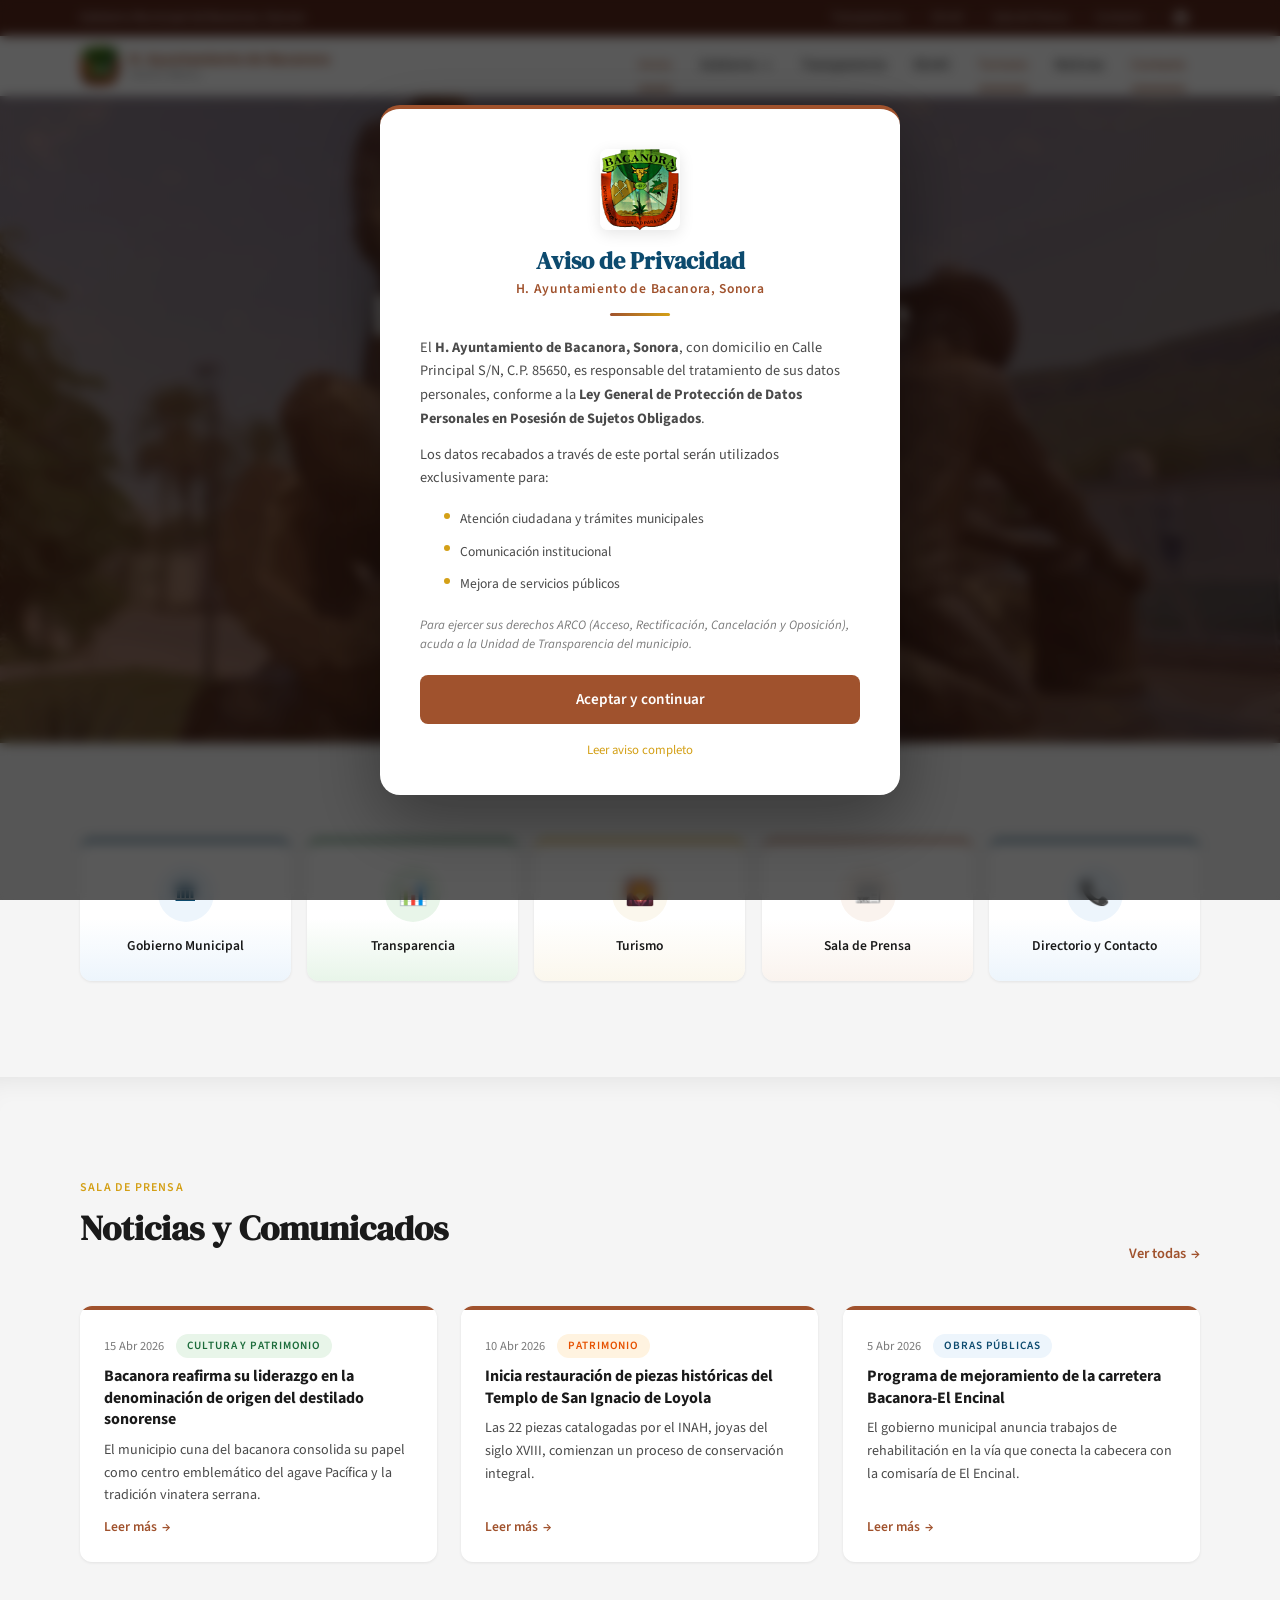
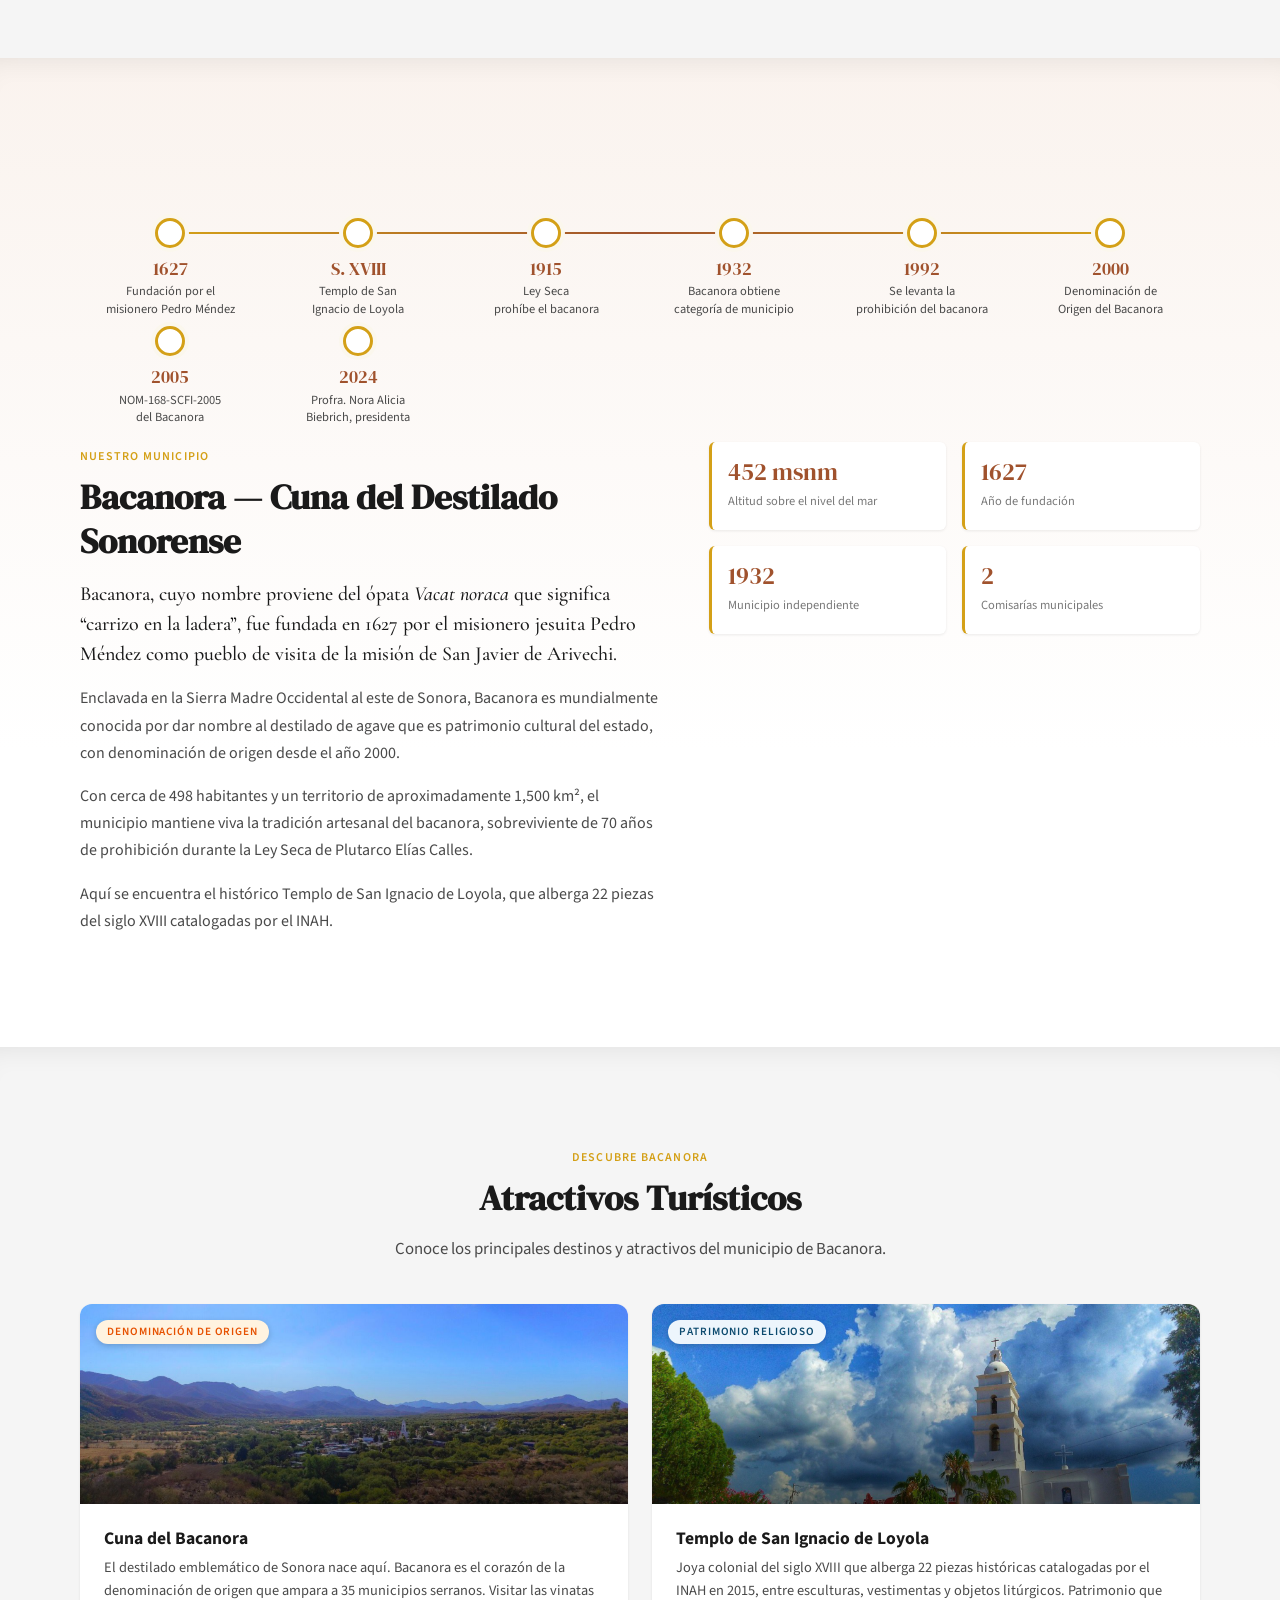
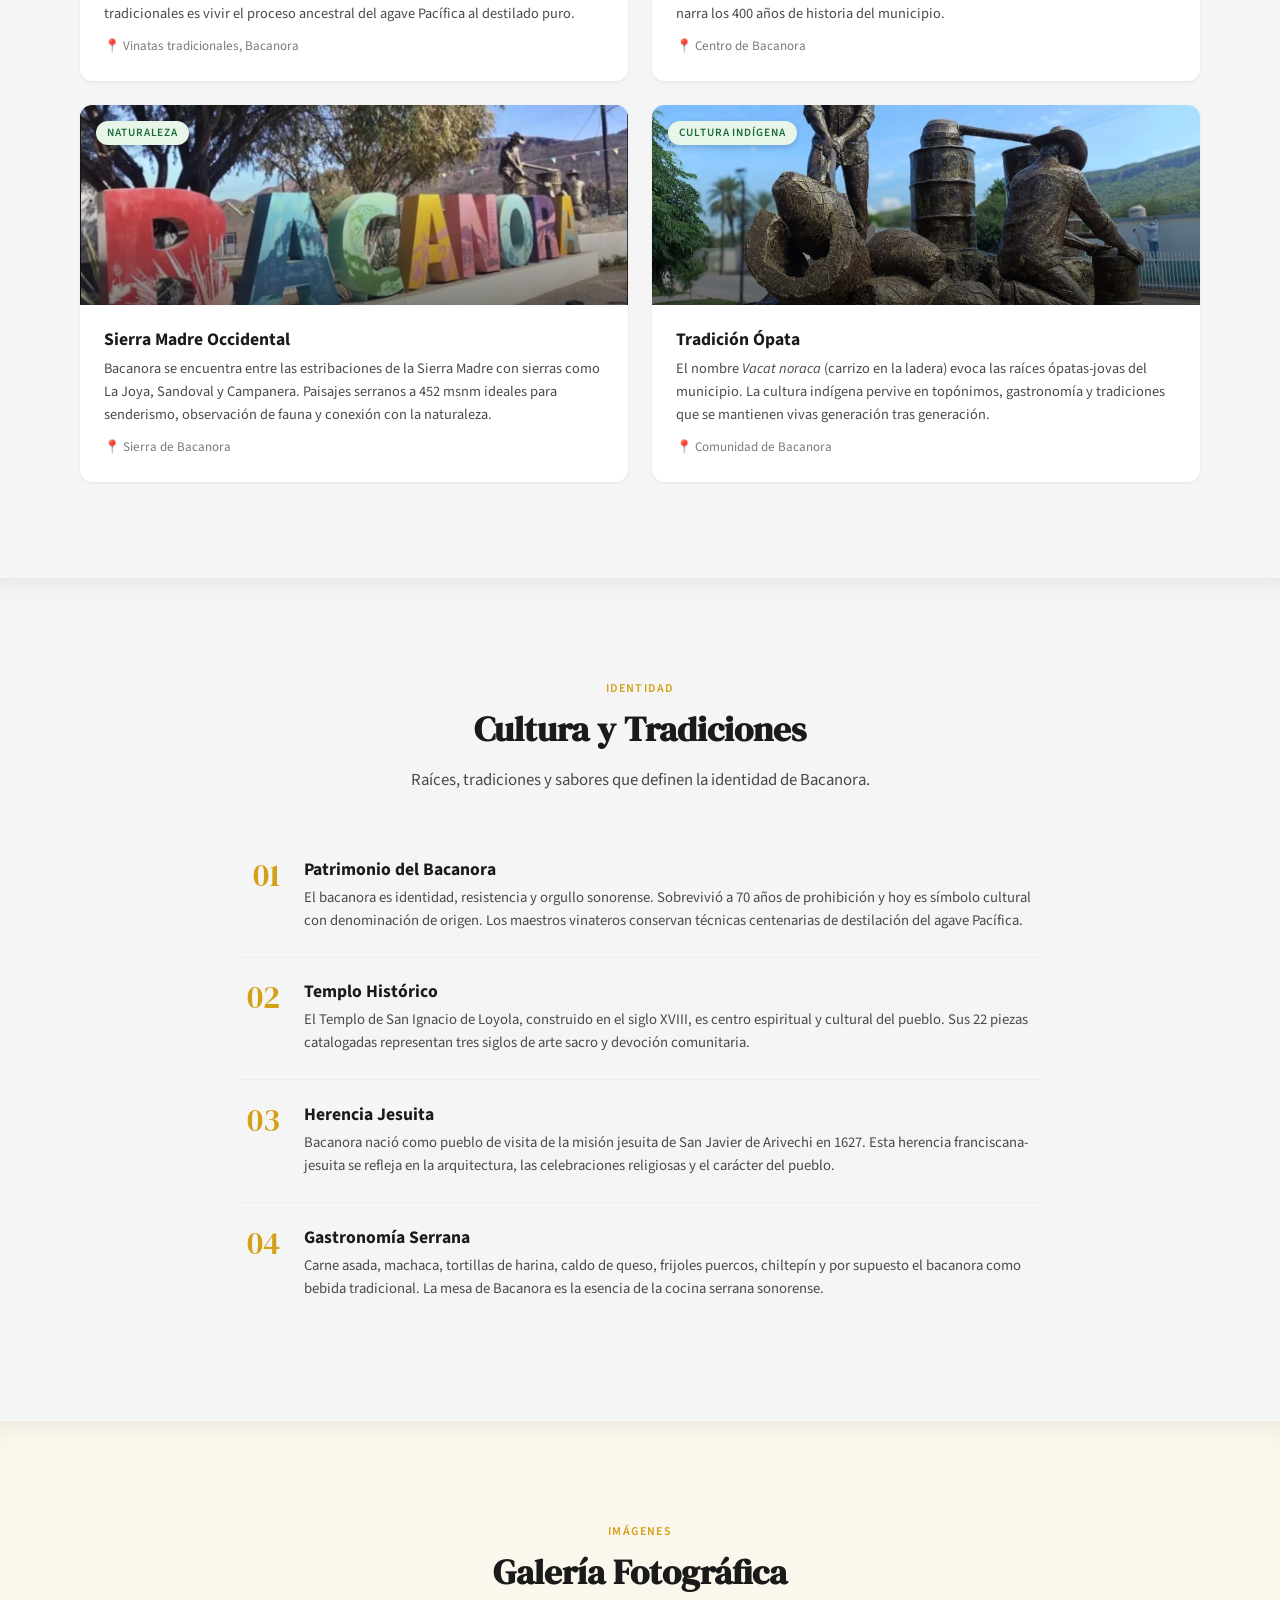
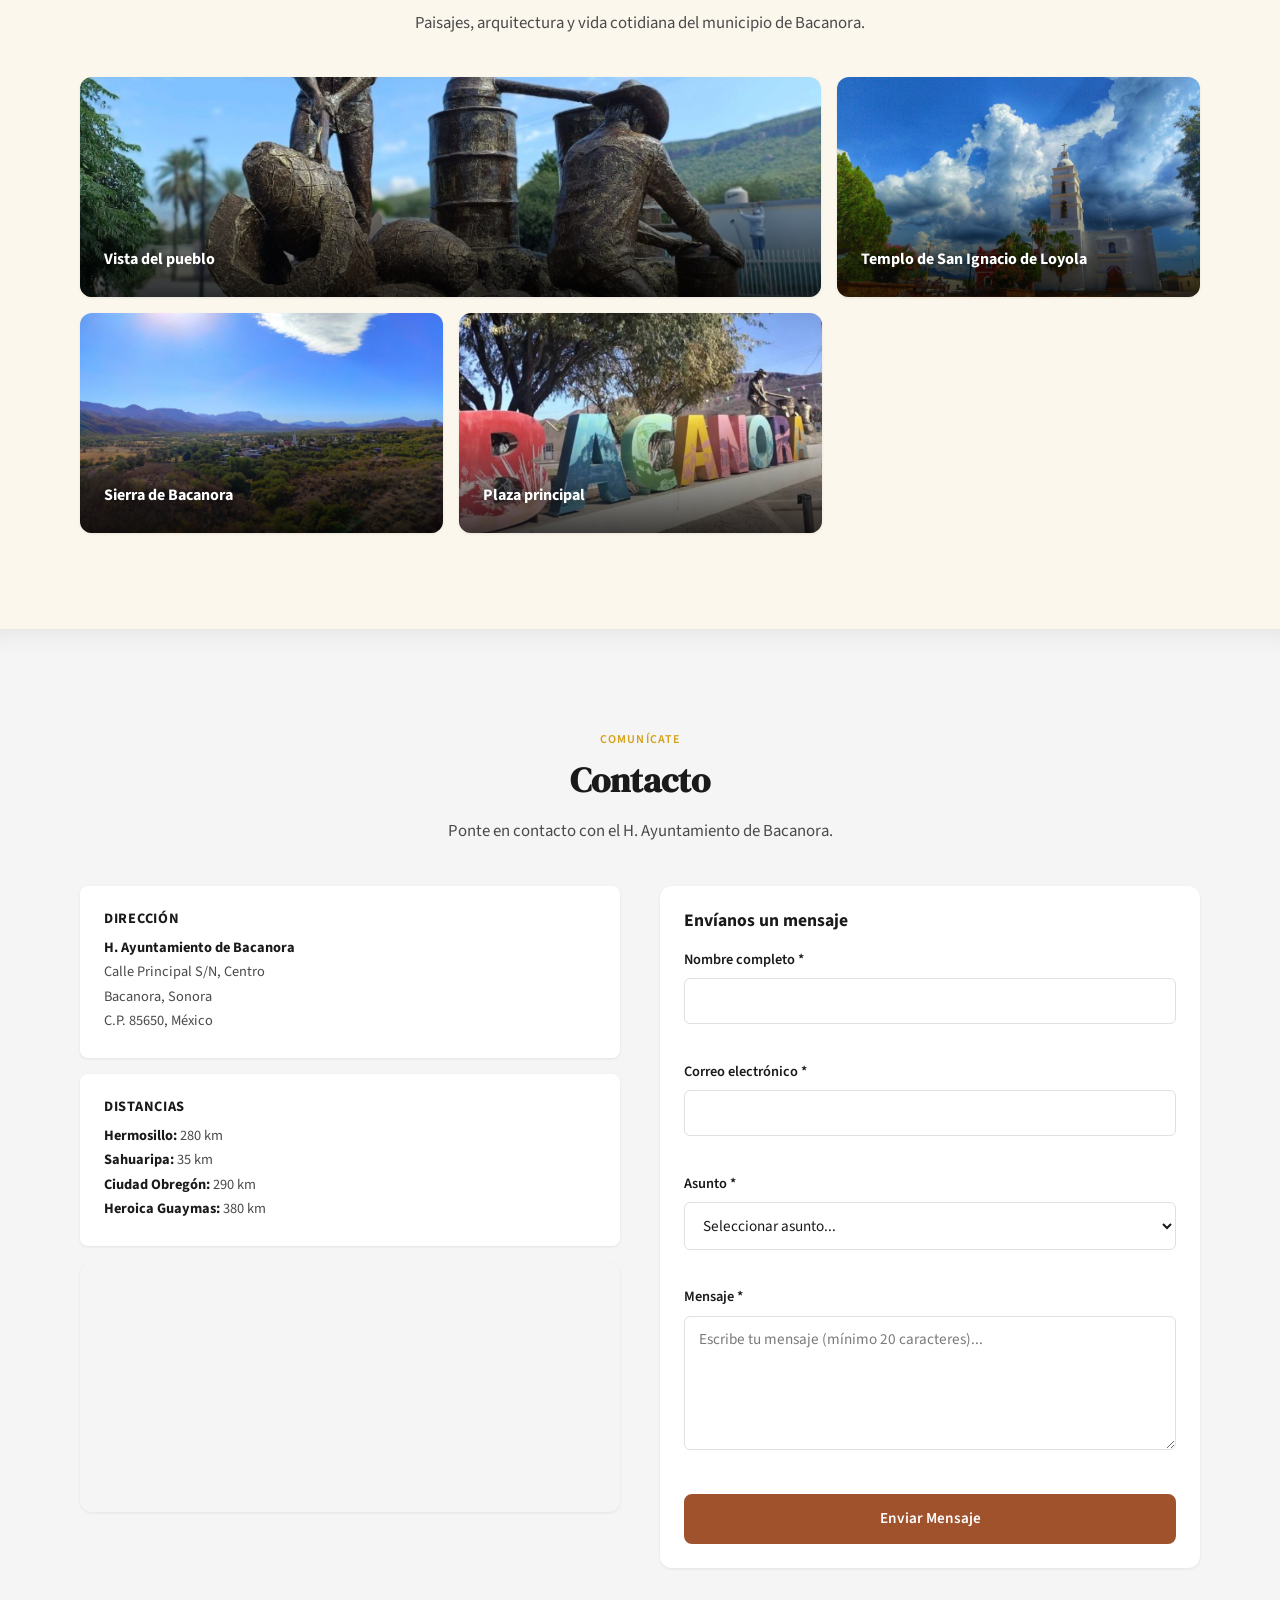
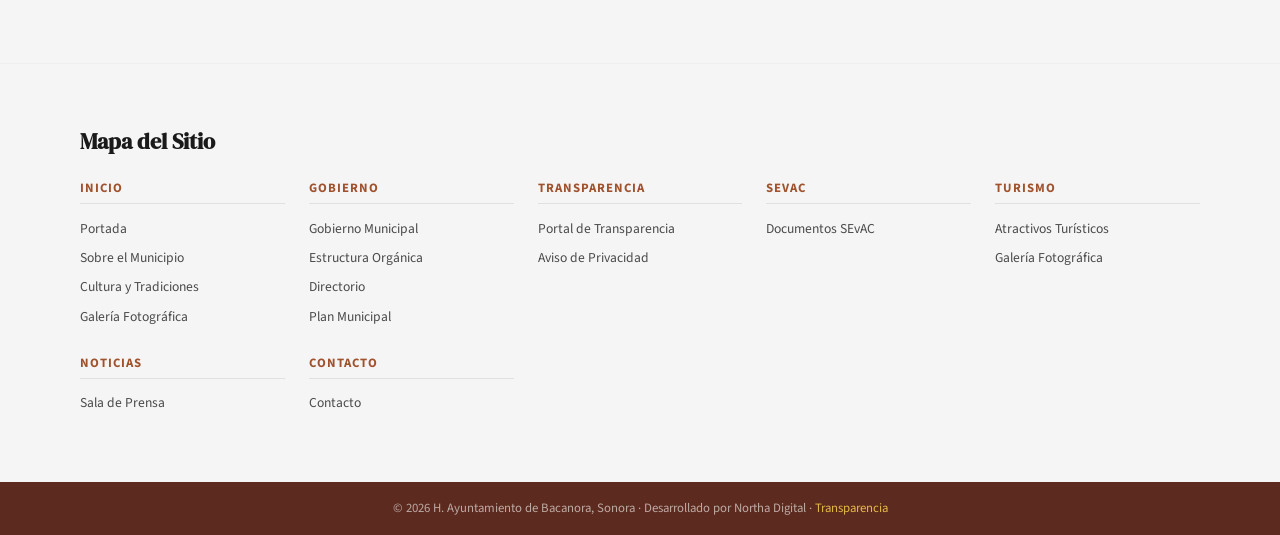
==== commit 6c823b37: "fix: actualizar enlace de Portal de Transparencia al nuevo portal estatal" ====
--- a/index.html
+++ b/index.html
@@ -128,7 +128,7 @@
         <h1 class="hero__title">H. Ayuntamiento de Bacanora</h1>
         <p class="hero__subtitle">Administración 2024–2027 · Sonora, México</p>
         <div class="hero__cta">
-          <a href="https://bacanora.transparenciasonora.org" target="_blank" rel="noopener noreferrer" class="btn btn--outline-white btn--lg">Portal de Transparencia</a>
+          <a href="https://transparencia.sonora.gob.mx/informacion-publica/organismos/9/municipios/1102/bacanora" target="_blank" rel="noopener noreferrer" class="btn btn--outline-white btn--lg">Portal de Transparencia</a>
         </div>
         <div class="hero__stats">
           <div class="hero__stat">
@@ -655,7 +655,7 @@
   <!-- === FOOTER === -->
   <footer style="background:#5C2A1E; text-align:center; padding:1rem; font-size:0.8rem; color:rgba(255,255,255,0.6);">
     &copy; 2026 H. Ayuntamiento de Bacanora, Sonora &middot; Desarrollado por Northa Digital &middot;
-    <a href="https://bacanora.transparenciasonora.org" target="_blank" rel="noopener noreferrer" style="color:#E5B947; text-decoration:none;">Transparencia</a>
+    <a href="https://transparencia.sonora.gob.mx/informacion-publica/organismos/9/municipios/1102/bacanora" target="_blank" rel="noopener noreferrer" style="color:#E5B947; text-decoration:none;">Transparencia</a>
   </footer>
 
   <!-- === AVISO DE PRIVACIDAD === -->
